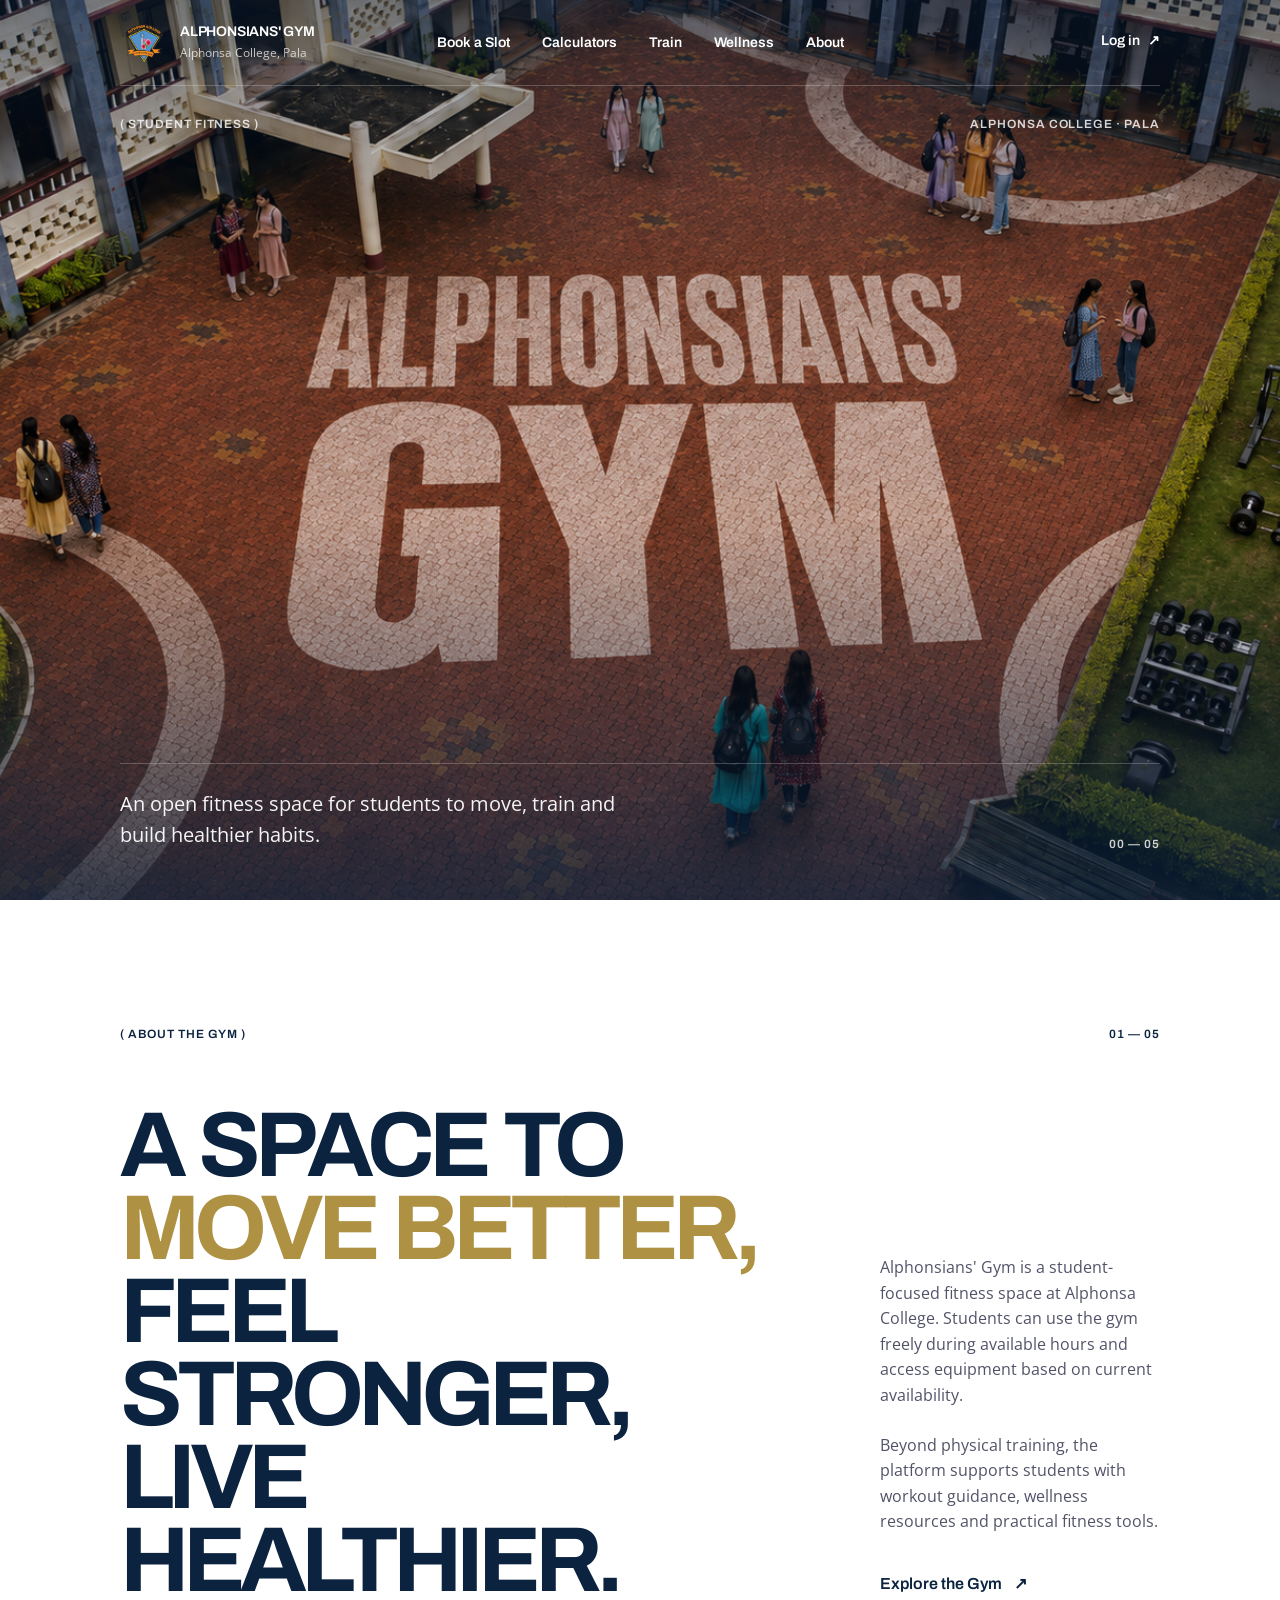
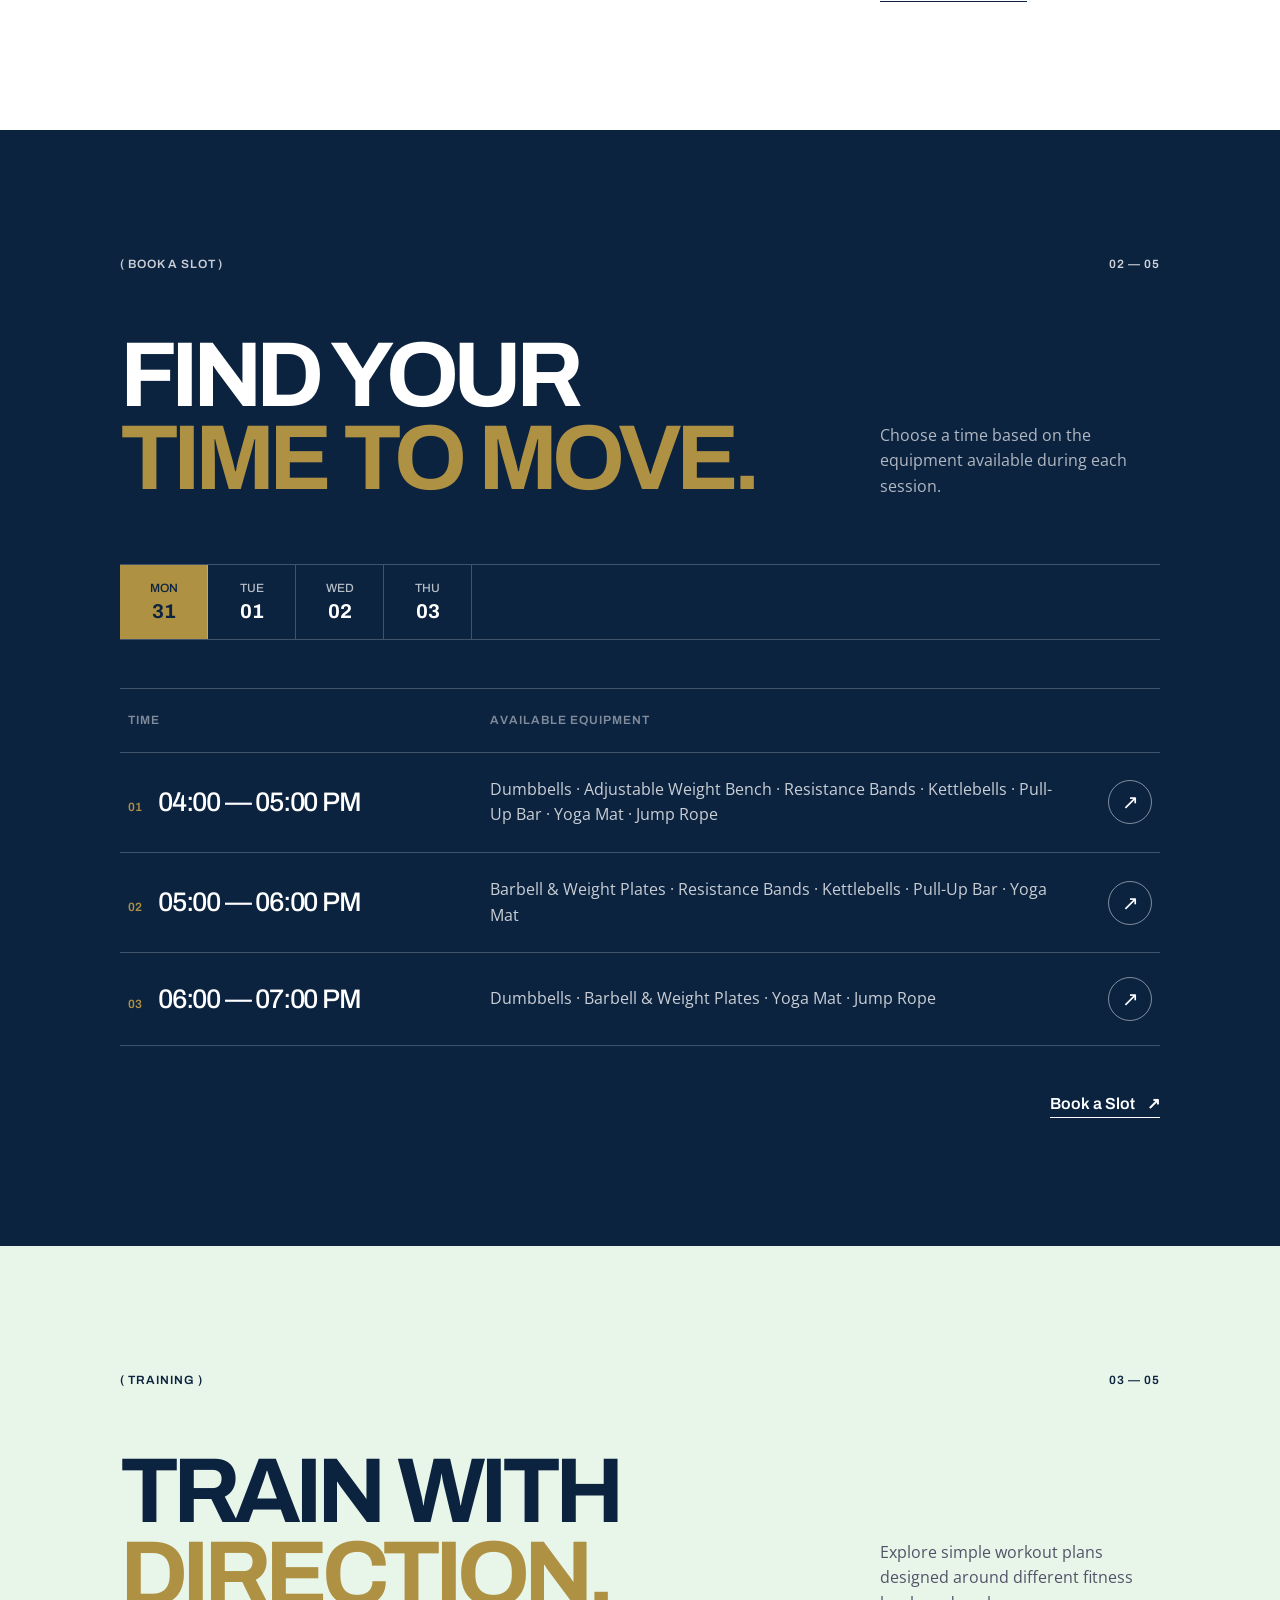
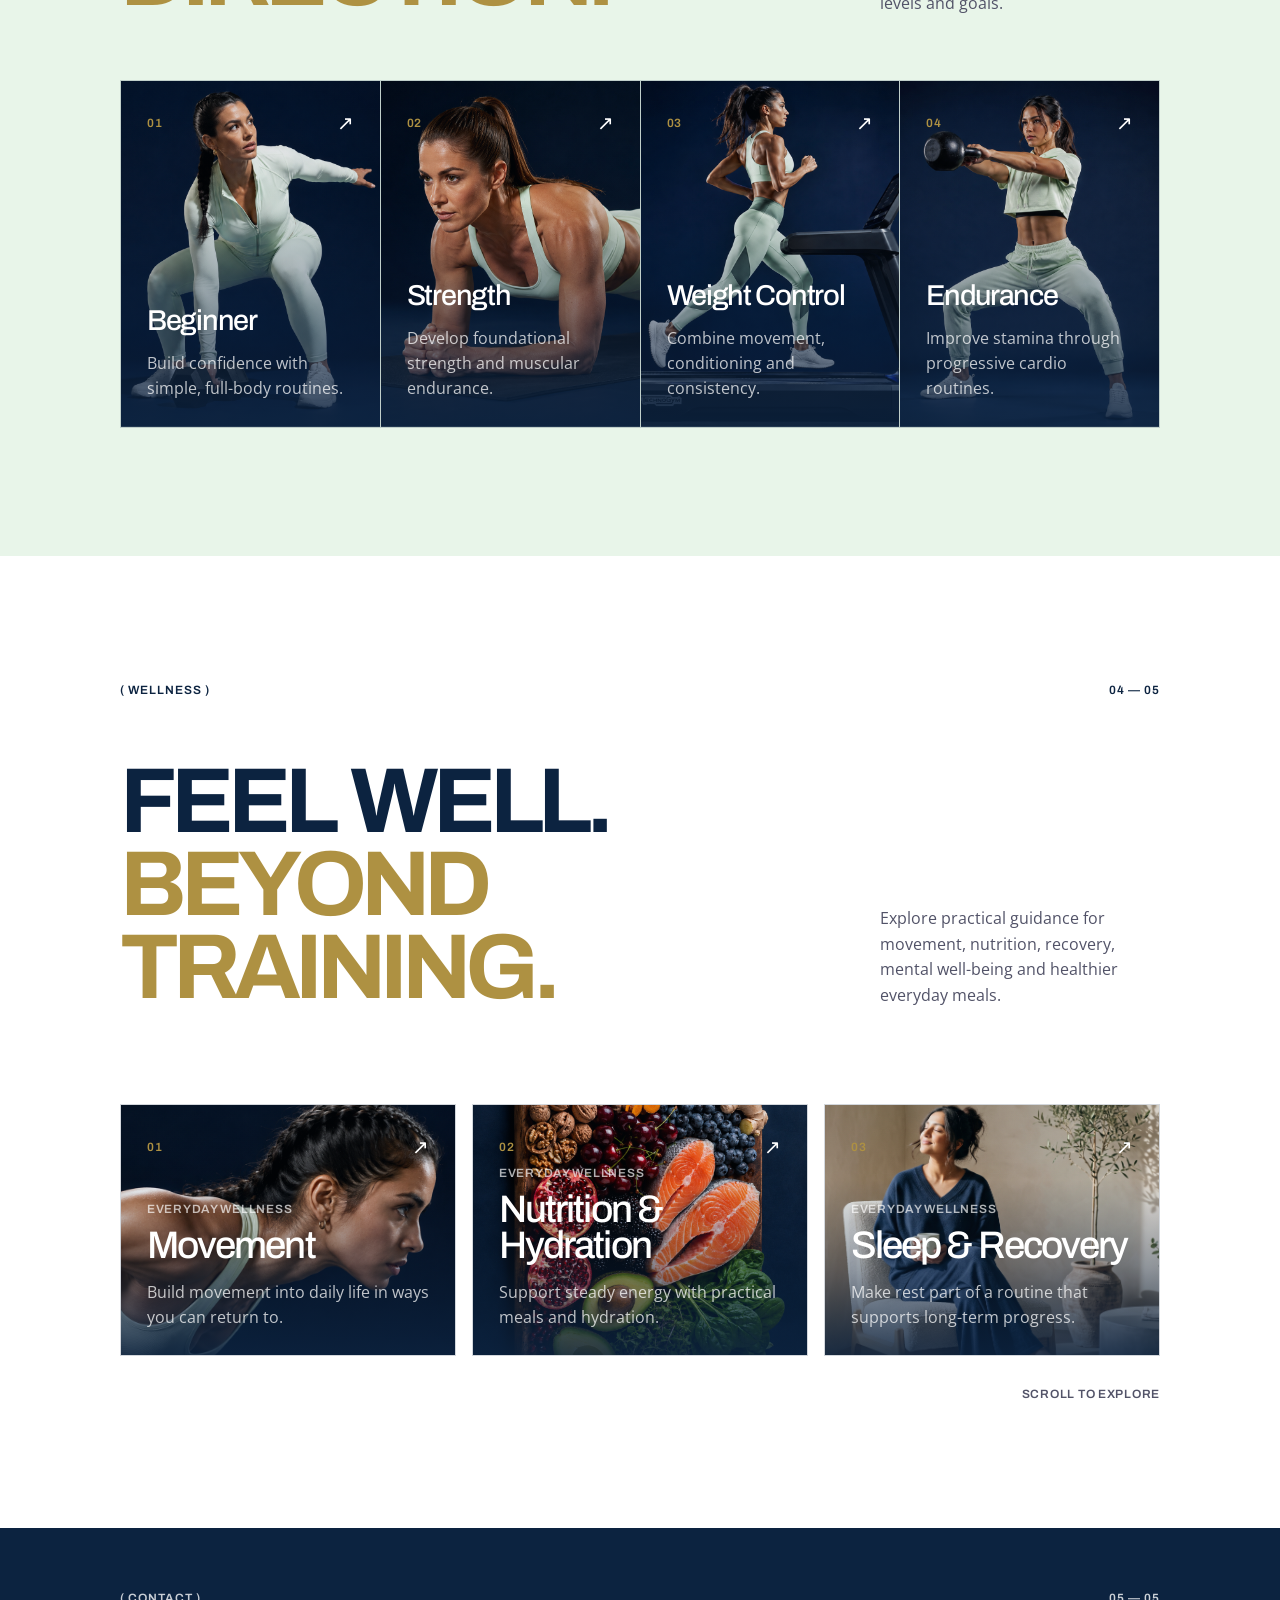
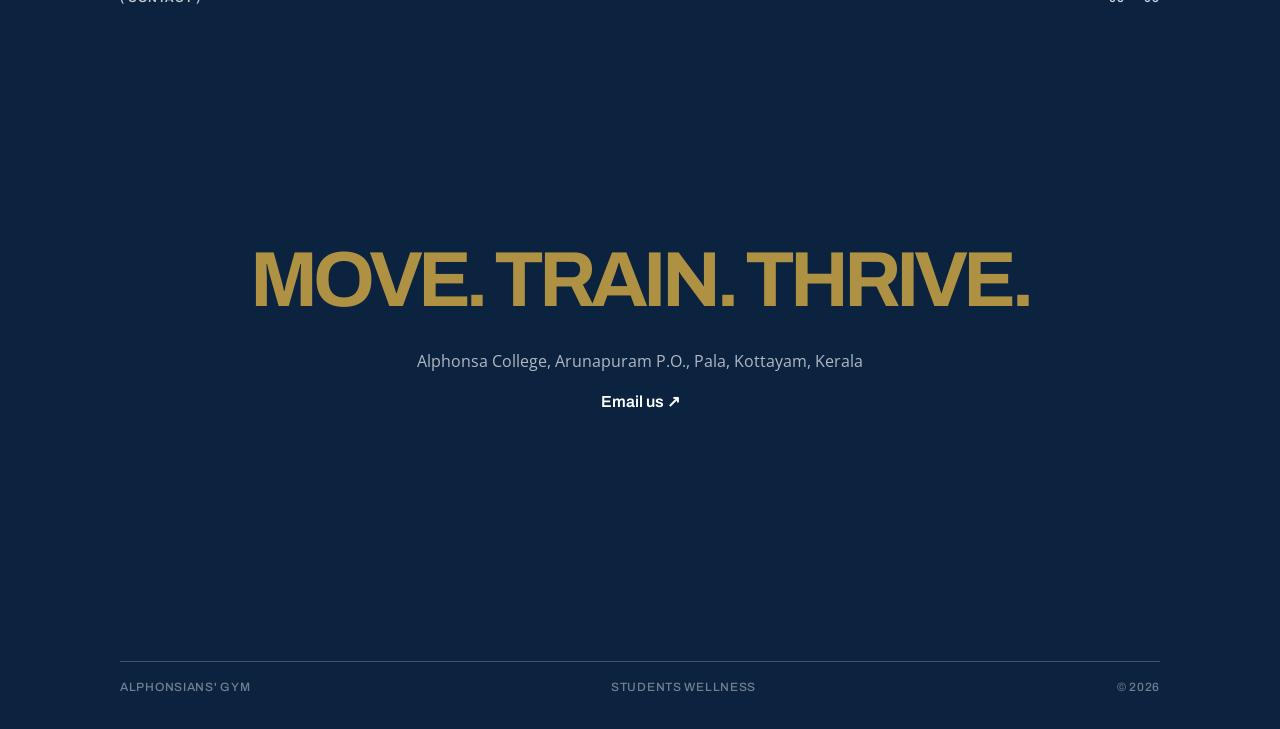
==== index.html @ 2a3e3c5b "Initial commit - Alphonsians Gym website" ====
<!DOCTYPE html>
<html lang="en">

<head>

    <meta charset="UTF-8">

    <meta
        name="viewport"
        content="width=device-width, initial-scale=1.0"
    >

    <meta
        name="description"
        content="Alphonsians' Gym — student fitness and wellness at Alphonsa College, Pala."
    >

    <title>Alphonsians' Gym</title>


    <!-- ======================================================
         FONTS
    ======================================================= -->

    <link rel="preconnect" href="https://fonts.googleapis.com">

    <link
        rel="preconnect"
        href="https://fonts.gstatic.com"
        crossorigin
    >

    <link
        href="https://fonts.googleapis.com/css2?family=Archivo:wght@400;500;600;700;800&family=Open+Sans:wght@300;400;500;600;700&display=swap"
        rel="stylesheet"
    >


    <!-- ======================================================
         STYLES
    ======================================================= -->

    <link
        rel="stylesheet"
        href="style.css"
    >

    <script
        src="./components/gym-navbar.js"
        defer>
    </script>

    <script
    src="./components/gym-footer.js"
    defer
></script>

</head>


<body>

    <gym-navbar
        transparent
        transparent-until="#home">
    </gym-navbar>

    <main>


        <!-- ==================================================
             00 — HERO
        =================================================== -->

        <section
            class="hero"
            id="home"
        >


            <!-- Background -->

            <div
                class="hero-media"
                aria-hidden="true"
            >

                <div class="hero-image"></div>

                <div class="hero-shade"></div>

            </div>


            <!-- Initial Cinematic Reveal -->

            <div
                class="hero-curtain"
                aria-hidden="true"
            ></div>



            <!-- Hero Metadata -->

            <div class="hero-meta hero-reveal">

                <span class="section-count section-count--light">
                    ( Student Fitness )
                </span>

                <span>
                    Alphonsa College · Pala
                </span>

            </div>



            <!-- Hero Footer -->

            <div class="hero-footer">

                <div class="hero-description hero-reveal">

                    <p>
                        An open fitness space for students
                        to move, train and build healthier
                        habits.
                    </p>

                </div>


                <span class="section-count section-count--light">
                    00 — 05
                </span>

            </div>

        </section>



        <!-- ==================================================
             01 — ABOUT
        =================================================== -->

        <section
            class="section intro-section"
            id="about"
        >

            <div class="container">


                <!-- Section Meta -->

                <div class="section-label">

                    <span>
                        ( About the Gym )
                    </span>

                    <span class="section-count section-count--dark">
                        01 — 05
                    </span>

                </div>



                <!-- Content -->

                <div class="intro-layout">

                    <h2 class="display-heading">

                        A SPACE TO

                        <span>
                            MOVE BETTER,
                        </span>

                        FEEL STRONGER,
                        LIVE HEALTHIER.

                    </h2>


                    <div class="intro-copy">

                        <p>
                            Alphonsians' Gym is a
                            student-focused fitness space
                            at Alphonsa College. Students
                            can use the gym freely during
                            available hours and access
                            equipment based on current
                            availability.
                        </p>


                        <p>
                            Beyond physical training, the
                            platform supports students with
                            workout guidance, wellness
                            resources and practical fitness
                            tools.
                        </p>


                        <a
                            href="gym.html"
                            class="text-link"
                        >
                            Explore the Gym

                            <span aria-hidden="true">
                                ↗
                            </span>
                        </a>

                    </div>

                </div>

            </div>

        </section>



        <!-- ==================================================
             02 — BOOK A SLOT
        =================================================== -->

        <section
            class="availability-section"
            id="booking"
        >

            <div class="container">


                <!-- Section Heading -->

                <div class="availability-heading">

                    <div class="section-label light-label">

                        <span>
                            ( Book a Slot )
                        </span>

                        <span class="section-count section-count--light">
                            02 — 05
                        </span>

                    </div>



                    <div class="availability-title-row">

                        <h2>

                            FIND YOUR

                            <span>
                                TIME TO MOVE.
                            </span>

                        </h2>


                        <p>
                            Choose a time based on the
                            equipment available during
                            each session.
                        </p>

                    </div>

                </div>



                <!-- ==================================================
                     DATE SELECTOR
                =================================================== -->

                <div
                    class="date-selector"
                    aria-label="Select a date"
                >


                    <button
                        class="date-option active"
                        type="button"
                        data-date="2026-08-31"
                        aria-pressed="true"
                    >

                        <span>
                            Mon
                        </span>

                        <strong>
                            31
                        </strong>

                    </button>



                    <button
                        class="date-option"
                        type="button"
                        data-date="2026-09-01"
                        aria-pressed="false"
                    >

                        <span>
                            Tue
                        </span>

                        <strong>
                            01
                        </strong>

                    </button>



                    <button
                        class="date-option"
                        type="button"
                        data-date="2026-09-02"
                        aria-pressed="false"
                    >

                        <span>
                            Wed
                        </span>

                        <strong>
                            02
                        </strong>

                    </button>



                    <button
                        class="date-option"
                        type="button"
                        data-date="2026-09-03"
                        aria-pressed="false"
                    >

                        <span>
                            Thu
                        </span>

                        <strong>
                            03
                        </strong>

                    </button>

                </div>



                <!-- ==================================================
                     SLOT LIST
                =================================================== -->

                <div class="slot-list">


                    <!-- Column Labels -->

                    <div
                        class="slot-columns"
                        aria-hidden="true"
                    >

                        <span>
                            Time
                        </span>

                        <span>
                            Available Equipment
                        </span>

                        <span></span>

                    </div>



                    <!-- ==================================================
                         SLOT 01
                    =================================================== -->

                    <article class="slot-row">

                        <div class="slot-time">

                            <span class="slot-number">
                                01
                            </span>

                            <h3>
                                04:00 — 05:00 PM
                            </h3>

                        </div>



                        <div class="slot-equipment">

                            <span class="slot-mobile-label">
                                Available Equipment
                            </span>

                            <p>
                                Dumbbells · Adjustable Weight Bench ·
                                Resistance Bands · Kettlebells ·
                                Pull-Up Bar · Yoga Mat · Jump Rope
                            </p>

                        </div>



                        <a
                            href="booking.html?date=2026-08-31&time=16:00"
                            class="slot-arrow-link"
                            aria-label="Book the 4 PM to 5 PM time slot"
                        >
                            ↗
                        </a>

                    </article>



                    <!-- ==================================================
                         SLOT 02
                    =================================================== -->

                    <article class="slot-row">

                        <div class="slot-time">

                            <span class="slot-number">
                                02
                            </span>

                            <h3>
                                05:00 — 06:00 PM
                            </h3>

                        </div>



                        <div class="slot-equipment">

                            <span class="slot-mobile-label">
                                Available Equipment
                            </span>

                            <p>
                                Barbell & Weight Plates ·
                                Resistance Bands · Kettlebells ·
                                Pull-Up Bar · Yoga Mat
                            </p>

                        </div>



                        <a
                            href="booking.html?date=2026-08-31&time=17:00"
                            class="slot-arrow-link"
                            aria-label="Book the 5 PM to 6 PM time slot"
                        >
                            ↗
                        </a>

                    </article>



                    <!-- ==================================================
                         SLOT 03
                    =================================================== -->

                    <article class="slot-row">

                        <div class="slot-time">

                            <span class="slot-number">
                                03
                            </span>

                            <h3>
                                06:00 — 07:00 PM
                            </h3>

                        </div>



                        <div class="slot-equipment">

                            <span class="slot-mobile-label">
                                Available Equipment
                            </span>

                            <p>
                                Dumbbells · Barbell & Weight Plates ·
                                Yoga Mat · Jump Rope
                            </p>

                        </div>



                        <a
                            href="booking.html?date=2026-08-31&time=18:00"
                            class="slot-arrow-link"
                            aria-label="Book the 6 PM to 7 PM time slot"
                        >
                            ↗
                        </a>

                    </article>

                </div>



                <!-- General Booking CTA -->

                <div class="availability-footer">

                    <a
                        href="booking.html"
                        class="book-slot-link"
                    >
                        Book a Slot

                        <span aria-hidden="true">
                            ↗
                        </span>
                    </a>

                </div>

            </div>

        </section>



        <!-- ==================================================
             03 — TRAIN
        =================================================== -->

        <section
            class="section train-section"
            id="train"
        >

            <div class="container">


                <!-- Section Meta -->

                <div class="section-label">

                    <span>
                        ( Training )
                    </span>

                    <span class="section-count section-count--dark">
                        03 — 05
                    </span>

                </div>



                <!-- Section Intro -->

                <div class="train-intro">

                    <h2 class="display-heading">

                        TRAIN WITH

                        <span>
                            DIRECTION.
                        </span>

                    </h2>


                    <p>
                        Explore simple workout plans
                        designed around different fitness
                        levels and goals.
                    </p>

                </div>



                <!-- Training Cards -->

                <div class="train-grid">

                    <div class="training-list">


                        <!-- 01 — BEGINNER -->

                        <a
                            href="beginner-workout.html"
                            class="training-item"
                        >

                            <div class="training-image">

                                <img
                                    src="./img/beginner-workout.png"
                                    alt=""
                                >

                            </div>


                            <div class="training-overlay"></div>


                            <div class="training-top">

                                <span class="training-number">
                                    01
                                </span>

                                <span
                                    class="arrow"
                                    aria-hidden="true"
                                >
                                    ↗
                                </span>

                            </div>


                            <div class="training-copy">

                                <h3>
                                    Beginner
                                </h3>

                                <p>
                                    Build confidence with
                                    simple, full-body routines.
                                </p>

                            </div>

                        </a>



                        <!-- 02 — STRENGTH -->

                        <a
                            href="strength-workout.html"
                            class="training-item"
                        >

                            <div class="training-image">

                                <img
                                    src="./img/strength-workout.png"
                                    alt=""
                                >

                            </div>


                            <div class="training-overlay"></div>


                            <div class="training-top">

                                <span class="training-number">
                                    02
                                </span>

                                <span
                                    class="arrow"
                                    aria-hidden="true"
                                >
                                    ↗
                                </span>

                            </div>


                            <div class="training-copy">

                                <h3>
                                    Strength
                                </h3>

                                <p>
                                    Develop foundational
                                    strength and muscular
                                    endurance.
                                </p>

                            </div>

                        </a>



                        <!-- 03 — WEIGHT CONTROL -->

                        <a
                            href="weight-control.html"
                            class="training-item"
                        >

                            <div class="training-image">

                                <img
                                    src="./img/weight-control.png"
                                    alt=""
                                >

                            </div>


                            <div class="training-overlay"></div>


                            <div class="training-top">

                                <span class="training-number">
                                    03
                                </span>

                                <span
                                    class="arrow"
                                    aria-hidden="true"
                                >
                                    ↗
                                </span>

                            </div>


                            <div class="training-copy">

                                <h3>
                                    Weight Control
                                </h3>

                                <p>
                                    Combine movement,
                                    conditioning and
                                    consistency.
                                </p>

                            </div>

                        </a>



                        <!-- 04 — ENDURANCE -->

                        <a
                            href="endurance-workout.html"
                            class="training-item"
                        >

                            <div class="training-image">

                                <img
                                    src="./img/endurance-workout.png"
                                    alt=""
                                >

                            </div>


                            <div class="training-overlay"></div>


                            <div class="training-top">

                                <span class="training-number">
                                    04
                                </span>

                                <span
                                    class="arrow"
                                    aria-hidden="true"
                                >
                                    ↗
                                </span>

                            </div>


                            <div class="training-copy">

                                <h3>
                                    Endurance
                                </h3>

                                <p>
                                    Improve stamina through
                                    progressive cardio
                                    routines.
                                </p>

                            </div>

                        </a>

                    </div>

                </div>

            </div>

        </section>



        <!-- ==================================================
     04 — WELLNESS
=================================================== -->

<section
    class="section wellness-section"
    id="wellness"
>

    <div class="container">


        <!-- Section Meta -->

        <div class="section-label">

            <span>
                ( Wellness )
            </span>

            <span class="section-count section-count--dark">
                04 — 05
            </span>

        </div>


        <!-- Section Intro -->

        <div class="home-wellness-intro">

            <h2 class="display-heading">

                FEEL WELL.

                <span>
                    BEYOND TRAINING.
                </span>

            </h2>


            <p>
                Explore practical guidance for movement,
                nutrition, recovery, mental well-being
                and healthier everyday meals.
            </p>

        </div>


        <!-- Wellness Collection -->

        <div
            class="home-wellness-scroller"
            aria-label="Explore wellness resources"
        >


            <!-- 01 — MOVEMENT -->

            <a
                href="wellness.html#wellness-overview"
                class="home-wellness-card"
            >

                <div class="home-wellness-image">

                    <img
                        src="./img/wellness-fitness.png"
                        alt=""
                    >

                </div>


                <div
                    class="home-wellness-overlay"
                    aria-hidden="true"
                ></div>


                <div class="home-wellness-card-top">

                    <span class="home-wellness-number">
                        01
                    </span>

                    <span
                        class="home-wellness-arrow"
                        aria-hidden="true"
                    >
                        ↗
                    </span>

                </div>


                <div class="home-wellness-card-copy">

                    <span class="home-wellness-card-meta">
                        Everyday Wellness
                    </span>

                    <h3>
                        Movement
                    </h3>

                    <p>
                        Build movement into daily life
                        in ways you can return to.
                    </p>

                </div>

            </a>



            <!-- 02 — NUTRITION + HYDRATION -->

            <a
                href="wellness.html#wellness-overview"
                class="home-wellness-card"
            >

                <div class="home-wellness-image">

                    <img
                        src="./img/wellness-nutrition.png"
                        alt=""
                    >

                </div>


                <div
                    class="home-wellness-overlay"
                    aria-hidden="true"
                ></div>


                <div class="home-wellness-card-top">

                    <span class="home-wellness-number">
                        02
                    </span>

                    <span
                        class="home-wellness-arrow"
                        aria-hidden="true"
                    >
                        ↗
                    </span>

                </div>


                <div class="home-wellness-card-copy">

                    <span class="home-wellness-card-meta">
                        Everyday Wellness
                    </span>

                    <h3>
                        Nutrition &amp; Hydration
                    </h3>

                    <p>
                        Support steady energy with
                        practical meals and hydration.
                    </p>

                </div>

            </a>



            <!-- 03 — SLEEP + RECOVERY -->

            <a
                href="wellness.html#wellness-overview"
                class="home-wellness-card"
            >

                <div class="home-wellness-image">

                    <img
                        src="./img/wellness-recovery.png"
                        alt=""
                    >

                </div>


                <div
                    class="home-wellness-overlay"
                    aria-hidden="true"
                ></div>


                <div class="home-wellness-card-top">

                    <span class="home-wellness-number">
                        03
                    </span>

                    <span
                        class="home-wellness-arrow"
                        aria-hidden="true"
                    >
                        ↗
                    </span>

                </div>


                <div class="home-wellness-card-copy">

                    <span class="home-wellness-card-meta">
                        Everyday Wellness
                    </span>

                    <h3>
                        Sleep &amp; Recovery
                    </h3>

                    <p>
                        Make rest part of a routine
                        that supports long-term progress.
                    </p>

                </div>

            </a>



            <!-- 04 — MENTAL WELL-BEING -->

            <a
                href="wellness.html#wellness-overview"
                class="home-wellness-card"
            >

                <div class="home-wellness-image">

                    <img
                        src="./img/wellness-mental-wellbeing.png"
                        alt=""
                    >

                </div>


                <div
                    class="home-wellness-overlay"
                    aria-hidden="true"
                ></div>


                <div class="home-wellness-card-top">

                    <span class="home-wellness-number">
                        04
                    </span>

                    <span
                        class="home-wellness-arrow"
                        aria-hidden="true"
                    >
                        ↗
                    </span>

                </div>


                <div class="home-wellness-card-copy">

                    <span class="home-wellness-card-meta">
                        Everyday Wellness
                    </span>

                    <h3>
                        Mental Well-being
                    </h3>

                    <p>
                        Create space to reset and know
                        when reaching out can help.
                    </p>

                </div>

            </a>



            <!-- 05 — HEALTHY RECIPES -->

            <a
                href="wellness.html#healthy-recipes"
                class="home-wellness-card"
            >

                <div class="home-wellness-image">

                    <img
                        src="./img/wellness-recipes.png"
                        alt=""
                    >

                </div>


                <div
                    class="home-wellness-overlay"
                    aria-hidden="true"
                ></div>


                <div class="home-wellness-card-top">

                    <span class="home-wellness-number">
                        05
                    </span>

                    <span
                        class="home-wellness-arrow"
                        aria-hidden="true"
                    >
                        ↗
                    </span>

                </div>


                <div class="home-wellness-card-copy">

                    <span class="home-wellness-card-meta">
                        Student-friendly Meals
                    </span>

                    <h3>
                        Healthy Recipes
                    </h3>

                    <p>
                        Explore familiar, practical meals
                        made for everyday student life.
                    </p>

                </div>

            </a>

        </div>


        <!-- Section Footer -->

        <div class="home-wellness-footer">

            <p>
                Scroll to explore
            </p>

        </div>

    </div>

</section>

    </main>



    <!-- ======================================================
         05 — FOOTER
    ======================================================= -->

    <gym-footer
    label="Contact"
    count="05 — 05"></gym-footer>


    <!-- ======================================================
         SCRIPT
    ======================================================= -->

    <script src="script.js"></script>

</body>

</html>
---- style.css ----
/* ============================================================
   ALPHONSIANS' GYM
   HOME PAGE — STYLE.CSS
============================================================ */


/* ============================================================
   01. DESIGN TOKENS
============================================================ */

:root {

    /* --------------------------------------------------------
       BRAND
    --------------------------------------------------------- */

    --navy: #0C2340;
    --green: #0F4229;
    --gold: #AE9142;

    --light: #E8F5E9;
    --white: #FFFFFF;

    --text: #292929;
    --grey: #525368;


    /* --------------------------------------------------------
       COLOR OPACITY
    --------------------------------------------------------- */

    --white-95: rgba(255, 255, 255, 0.95);
    --white-82: rgba(255, 255, 255, 0.82);
    --white-80: rgba(255, 255, 255, 0.80);
    --white-78: rgba(255, 255, 255, 0.78);
    --white-74: rgba(255, 255, 255, 0.74);
    --white-68: rgba(255, 255, 255, 0.68);
    --white-48: rgba(255, 255, 255, 0.48);
    --white-42: rgba(255, 255, 255, 0.42);

    --navy-94: rgba(12, 35, 64, 0.94);
    --navy-88: rgba(12, 35, 64, 0.88);
    --navy-72: rgba(12, 35, 64, 0.72);
    --navy-50: rgba(12, 35, 64, 0.50);
    --navy-48: rgba(12, 35, 64, 0.48);
    --navy-45: rgba(12, 35, 64, 0.45);
    --navy-42: rgba(12, 35, 64, 0.42);
    --navy-20: rgba(12, 35, 64, 0.20);
    --navy-18: rgba(12, 35, 64, 0.18);
    --navy-17: rgba(12, 35, 64, 0.17);
    --navy-14: rgba(12, 35, 64, 0.14);
    --navy-13: rgba(12, 35, 64, 0.13);
    --navy-12: rgba(12, 35, 64, 0.12);
    --navy-10: rgba(12, 35, 64, 0.10);
    --navy-08: rgba(12, 35, 64, 0.08);
    --navy-02: rgba(12, 35, 64, 0.02);


    /* --------------------------------------------------------
       TYPOGRAPHY
    --------------------------------------------------------- */

    --font-display: "Archivo", sans-serif;
    --font-body: "Open Sans", sans-serif;

    --text-xs: 12px;
    --text-s: 16px;
    --text-m: 20px;
    --text-l: 24px;

    --weight-regular: 400;
    --weight-medium: 500;
    --weight-semibold: 600;
    --weight-bold: 700;

    --line-body: 1.6;
    --line-copy: 1.55;
    --line-meta: 1;

    --tracking-meta: 0.08em;
    --tracking-small: 0.06em;

    --display-size:
        clamp(
            3.8rem,
            7.2vw,
            8rem
        );

    --display-line: 0.9;
    --display-tracking: -0.065em;
    --display-word-spacing: 5px;

    --card-title-size:
        clamp(
            1.8rem,
            2.25vw,
            2.7rem
        );

    --wellness-title-size:
        clamp(
            2rem,
            3vw,
            3.4rem
        );

    --footer-title-size:
        clamp(
            2.8rem,
            6.1vw,
            7rem
        );


    /* --------------------------------------------------------
       LAYOUT
    --------------------------------------------------------- */

    --content-max: 1440px;
    --page-padding: 120px;

    --section-space:
        clamp(
            24px,
            5vw,
            92px
        );

    /*
        Outer vertical spacing between major sections.
        This is intentionally 2× the internal section spacing.
    */
    --section-padding:
        clamp(
            48px,
            10vw,
            184px
        );

    /*
        Available for full-bleed layouts where a centered
        content edge is intentionally needed.
    */

    --content-edge:
        max(
            var(--page-padding),
            calc(
                (100vw - var(--content-max)) / 2
                + var(--page-padding)
            )
        );

    --header-height: 86px;

    --layout-gap:
        clamp(
            48px,
            7vw,
            120px
        );

    --section-label-space:
        var(--section-space);


    /* --------------------------------------------------------
       SPACING SCALE
    --------------------------------------------------------- */

    --space-2xs: 4px;
    --space-xs: 8px;
    --space-s: 12px;
    --space-m: 16px;
    --space-l: 24px;
    --space-xl: 32px;
    --space-2xl: 48px;
    --space-3xl: 64px;
    --space-4xl: 88px;


    /* --------------------------------------------------------
       COMPONENT SIZES
    --------------------------------------------------------- */

    --control-size: 44px;
    --brand-logo-size: 42px;
    --card-padding: 26px;
    --footer-min-height: 89svh;

    --hero-copy-max: 540px;
    --intro-copy-max: 520px;
    --responsive-copy-max: 620px;
    --availability-copy-max: 440px;
    --training-copy-max: 460px;
    --wellness-copy-max: 430px;
    --slot-equipment-max: 720px;
    --footer-copy-max: 680px;

    --slot-row-min-height: var(--slot-row-min-height);
    --training-card-min-height: var(--training-card-min-height);
    --training-card-tablet-min-height: var(--training-card-tablet-min-height);

    --image-base-scale: 1.001;
    --image-hover-scale: 1.055;

    --header-scrolled-bg: rgba(255, 255, 255, 0.94);


    /* --------------------------------------------------------
       BORDERS
    --------------------------------------------------------- */

    --border-dark: var(--navy-18);
    --border-light: rgba(255, 255, 255, 0.22);

    --border-width: 1px;


    /* --------------------------------------------------------
       MOTION
    --------------------------------------------------------- */

    --ease:
        cubic-bezier(
            0.16,
            1,
            0.3,
            1
        );

    --transition:
        260ms
        var(--ease);

    --image-transition:
        700ms
        var(--ease);

    --overlay-transition:
        450ms
        var(--ease);

}


/* ============================================================
   02. RESET + BASE
============================================================ */

*,
*::before,
*::after {
    box-sizing: border-box;
}


html {
    scroll-behavior: smooth;
}


body {
    margin: 0;

    background: var(--white);
    color: var(--navy);

    font-family: var(--font-body);
    font-size: var(--text-s);
    font-weight: var(--weight-regular);
    line-height: var(--line-body);

    overflow-x: hidden;
}


body.menu-open {
    overflow: hidden;
}


main,
section,
footer,
header {
    min-width: 0;
}


section[id] {
    scroll-margin-top: var(--header-height);
}


a {
    color: inherit;
    text-decoration: none;
}


button,
input,
textarea,
select {
    font: inherit;
}


button {
    color: inherit;
}


img {
    display: block;

    max-width: 100%;
}


::selection {
    background: var(--gold);
    color: var(--navy);
}


/* ============================================================
   03. GLOBAL LAYOUT
============================================================ */

.container {
    width: 100%;

    margin-inline: auto;

    padding-inline: var(--page-padding);

    box-sizing: border-box;
}


.section {
    padding-block: var(--section-padding);
}


/* ============================================================
   04. SHARED TYPOGRAPHY + UI
============================================================ */

.section-count {
    font-family: var(--font-display);
    font-size: var(--text-xs);
    font-weight: var(--weight-semibold);

    line-height: var(--line-meta);
    letter-spacing: var(--tracking-meta);

    text-transform: uppercase;
}


.section-count--light {
    color: var(--white-80);
}


.section-count--dark {
    color: var(--navy);
}


.section-label {
    display: flex;
    align-items: center;
    justify-content: space-between;

    gap: var(--space-xl);

    margin-bottom: var(--section-label-space);

    font-family: var(--font-display);
    font-size: var(--text-xs);
    font-weight: var(--weight-semibold);

    line-height: var(--line-meta);
    letter-spacing: var(--tracking-meta);

    text-transform: uppercase;
}


.light-label {
    color: var(--white-78);
}


.display-heading {
    margin: 0;

    font-family: var(--font-display);

    font-size:
        var(--display-size);

    font-weight:
        var(--weight-bold);

    line-height:
        var(--display-line);

    letter-spacing:
        var(--display-tracking);

    word-spacing:
        var(--display-word-spacing);

    text-transform:
        uppercase;
}


.display-heading span {
    display: block;

    color: var(--gold);
}


.text-link {
    display: inline-flex;
    align-items: center;

    gap: var(--space-s);

    padding-bottom: var(--space-2xs);

    border-bottom:
        var(--border-width)
        solid
        currentColor;

    font-family: var(--font-display);
    font-size: var(--text-s);
    font-weight: var(--weight-semibold);

    transition:
        gap
        var(--transition);
}


.text-link:hover {
    gap: var(--space-l);
}


.text-link-light {
    color: var(--white);
}


a:focus-visible,
button:focus-visible {
    outline:
        2px
        solid
        var(--gold);

    outline-offset: var(--space-2xs);
}


/* ============================================================
   05. HEADER
============================================================ */

.site-header {
    position: fixed;
    z-index: 100;

    top: 0;
    left: 0;

    width: 100%;

    color: var(--white);

    background:
        linear-gradient(
            to bottom,
            var(--navy-45),
            transparent
        );

    transition:
        background
        var(--transition),
        color
        var(--transition),
        backdrop-filter
        var(--transition);
}


.site-header::after {


    content: "";

    position: absolute;

    left: var(--page-padding);
    right: var(--page-padding);
    bottom: 0;

    height: var(--border-width);

    background: var(--border-light);

    transition:
        background
        var(--transition);
}


.site-header-inner {

    width: 100%;

    height: 98px;

    display: grid;

    grid-template-columns:
        minmax(0, 1fr)
        auto
        minmax(0, 1fr);

    align-items: center;

    gap: 36px;

    padding-left: 120px;
    padding-right: 120px;
    padding-top: 0;
    padding-bottom: 0;

}


.site-header.scrolled {
    color: var(--navy);

    background: var(--header-scrolled-bg);

    backdrop-filter: blur(var(--space-m));
    -webkit-backdrop-filter: blur(var(--space-m));
}


.site-header.scrolled::after {
    background: var(--border-dark);
}


/* BRAND */

.brand {
    min-width: 0;

    display: inline-flex;
    align-items: center;

    gap: var(--space-s);

    justify-self: start;
}


.brand-logo {
    width: var(--brand-logo-size);
    height: var(--brand-logo-size);

    flex-shrink: 0;

    object-fit: contain;
}


.brand-copy {
    min-width: 0;

    display: flex;
    flex-direction: column;

    line-height: 1.15;
    gap: 4px;
}


.brand-copy strong {
    font-family: var(--font-display);
    font-size: 14px;
    font-weight:  var(--weight-semibold);
    letter-spacing: -0.015em;
    text-transform: uppercase;
}

.brand-copy small {
    margin-top: 3px;
    font-size: 10px;
    line-height: 1.2;
}


/* DESKTOP NAV */

.desktop-nav {
    display: flex;
    align-items: center;
    justify-content: center;

    gap: 32px;

    justify-self: center;

    font-family: var(--font-display);
    font-size: 14px;
    font-weight: var(--weight-semibold);
}


.desktop-nav > a {
    position: relative;

    white-space: nowrap;
}


.desktop-nav > a::after {
    content: "";

    position: absolute;

    left: 0;
    bottom: calc(var(--space-xs) * -1);

    width: 0;
    height: var(--border-width);

    background: currentColor;

    transition:
        width
        var(--transition);
}


.desktop-nav > a:hover::after {
    width: 100%;
}


/* HEADER ACTIONS */

.header-actions {
    display: flex;
    align-items: center;
    justify-content: flex-end;

    gap: var(--space-m);

    justify-self: end;
}


.login-link {
    position: relative;

    display: inline-flex;
    align-items: center;

    gap: var(--space-xs);

    padding-bottom: var(--space-2xs);

    font-family: var(--font-display);
    font-size: 14px;
    font-weight: var(--weight-semibold);
}


.login-link::after {
    content: "";

    position: absolute;

    left: 0;
    bottom: 0;

    width: 0;
    height: var(--border-width);

    background: currentColor;

    transition:
        width
        var(--transition);
}


.login-link:hover::after {
    width: 100%;
}


/* MOBILE MENU BUTTON */

.menu-button {
    position: relative;

    width: var(--control-size);
    height: var(--control-size);

    display: none;

    flex-shrink: 0;

    padding: 0;

    border: 0;

    background: transparent;
    color: inherit;

    cursor: pointer;
}


.menu-button span {
    position: absolute;

    left: 50%;

    width: var(--space-l);
    height: var(--border-width);

    background: currentColor;

    transform-origin: center;

    transition:
        transform
        var(--transition),
        top
        var(--transition);
}


.menu-button span:first-child {
    top: calc(50% - var(--space-2xs));

    transform:
        translateX(-50%);
}


.menu-button span:last-child {
    top: calc(50% + var(--space-2xs));

    transform:
        translateX(-50%);
}


.menu-button.active span:first-child,
.menu-button.active span:last-child {
    top: 50%;
}


.menu-button.active span:first-child {
    transform:
        translateX(-50%)
        rotate(45deg);
}


.menu-button.active span:last-child {
    transform:
        translateX(-50%)
        rotate(-45deg);
}


/* ============================================================
   06. MOBILE MENU
============================================================ */

.mobile-menu {
    position: fixed;

    z-index: 95;

    inset: 0;

    visibility: hidden;
    opacity: 0;

    padding:
        calc(
            var(--header-height)
            + var(--space-xl)
        )
        var(--page-padding)
        var(--space-2xl);

    background: var(--navy);
    color: var(--white);

    transition:
        opacity
        var(--transition),
        visibility
        var(--transition);
}


.mobile-menu.open {
    visibility: visible;
    opacity: 1;
}


.mobile-menu-inner {
    width: 100%;
    height: 100%;

    display: flex;
    flex-direction: column;
}


.eyebrow {
    margin: 0;

    font-family: var(--font-display);
    font-size: var(--text-xs);
    font-weight: var(--weight-semibold);

    letter-spacing: var(--tracking-meta);

    text-transform: uppercase;
}


.mobile-menu nav {
    display: flex;
    flex-direction: column;

    margin-top: var(--space-2xl);
}


.mobile-menu nav a {
    min-height: var(--space-3xl);

    display: flex;
    align-items: baseline;

    gap: var(--space-l);

    padding-block: var(--space-m);

    border-bottom:
        var(--border-width)
        solid
        var(--border-light);

    font-family: var(--font-display);

    font-size:
        clamp(
            2.3rem,
            8vw,
            4rem
        );

    font-weight: var(--weight-semibold);
    line-height: 1;
}


.mobile-menu nav a span {
    min-width: var(--space-l);

    color: var(--gold);

    font-size: var(--text-xs);
}


/* ============================================================
   07. HERO
============================================================ */

.hero {
    position: relative;

    min-height: 100svh;

    display: flex;
    flex-direction: column;
    justify-content: space-between;

    overflow: hidden;

    padding-top: 85px;
    padding-bottom: 50px;
    padding-left: 120px;
    padding-right: 120px;

    background: var(--navy);
    color: var(--white);

    isolation: isolate;
}


/* HERO MEDIA */

.hero-media {
    position: absolute;

    z-index: -3;

    inset: 0;

    overflow: hidden;
}


.hero-image {
    position: absolute;

    inset:
        -5%
        0;

    background-image:
        url("./img/Website Hero.png");

    background-position: center;
    background-repeat: no-repeat;
    background-size: cover;

    transform:
        translate3d(
            0,
            var(--hero-image-y, 0px),
            0
        )
        scale(
            var(--hero-scale, 1.07)
        );

    will-change: transform;

    transition:
        transform
        1.8s
        var(--ease);
}


.hero.hero-loaded .hero-image {
    --hero-scale: 1;
}


.hero-shade {
    position: absolute;

    inset: 0;

    background:
        linear-gradient(
            to bottom,
            var(--navy-48) 0%,
            var(--navy-08) 30%,
            var(--navy-02) 58%,
            var(--navy-72) 100%
        );

    pointer-events: none;
}


/* INITIAL REVEAL */

.hero-curtain {
    position: absolute;

    z-index: 8;

    inset: 0;

    background: var(--navy);

    transform:
        translateY(0);

    pointer-events: none;

    transition:
        transform
        1.25s
        cubic-bezier(
            0.76,
            0,
            0.24,
            1
        );
}


.hero.hero-loaded .hero-curtain {
    transform:
        translateY(-101%);
}


/* HERO META */

.hero-meta {
    position: relative;

    z-index: 3;

    display: flex;
    align-items: center;
    justify-content: space-between;

    gap: var(--space-xl);

    font-family: var(--font-display);
    font-size: var(--text-xs);
    font-weight: var(--weight-semibold);

    line-height: var(--line-meta);
    letter-spacing: var(--tracking-meta);

    text-transform: uppercase;

    color: var(--white-82);

    padding-top: 32px;

    border-top:
        var(--border-width)
        solid
        var(--border-light);
}


/* HERO FOOTER */

.hero-footer {
    position: relative;

    z-index: 3;

    width: 100%;

    display: flex;
    align-items: flex-end;
    justify-content: space-between;

    gap: var(--space-2xl);

    padding-top: var(--space-l);

    border-top:
        var(--border-width)
        solid
        var(--border-light);

    transform:
        translate3d(
            0,
            var(--hero-content-y, 0),
            0
        );

    will-change: transform;
}


.hero-description {
    max-width: var(--hero-copy-max);
}


.hero-description p {
    margin: 0;

    font-size: var(--text-m);
    line-height: var(--line-copy);

    color: var(--white-95);
}


/* HERO REVEALS */

.hero-reveal {
    opacity: 0;

    transform:
        translateY(var(--space-l));

    transition:
        opacity
        900ms
        var(--ease),
        transform
        900ms
        var(--ease);
}


.hero.hero-loaded .hero-meta {
    opacity: 1;

    transform:
        translateY(0);

    transition-delay: 600ms;
}


.hero.hero-loaded .hero-description {
    opacity: 1;

    transform:
        translateY(0);

    transition-delay: 780ms;
}


/* ============================================================
   08. ABOUT / INTRODUCTION
============================================================ */

.intro-section {
    background: var(--white);
}


.intro-layout {
    display: grid;

    grid-template-columns:
        minmax(0, 1.55fr)
        minmax(280px, 0.5fr);

    align-items: end;

    gap: var(--layout-gap);
}

.intro-copy {
    max-width: var(--intro-copy-max);

    color: var(--grey);
}


.intro-copy p {
    margin:
        0
        0
        var(--space-l);

    font-size: var(--text-s);
}


.intro-copy .text-link {
    margin-top: var(--space-s);
    font-family: var(--font-display);
    font-size: var(--text-s);
    font-weight: var(--weight-semibold);
    color: var(--navy)
}


/* ============================================================
   09. BOOK A SLOT / AVAILABILITY
============================================================ */

.availability-section {
    padding-block: var(--section-padding);

    background: var(--navy);
    color: var(--white);
}


/* SECTION HEADING */

.availability-title-row {
    display: grid;

    grid-template-columns:
        minmax(0, 1.45fr)
        minmax(280px, 0.45fr);

    align-items: end;

    gap: var(--layout-gap);
}


.availability-title-row h2 {
    max-width: 1100px;

    margin: 0;

    font-family:
        var(--font-display);

    font-size:
        var(--display-size);

    font-weight:
        var(--weight-bold);

    line-height:
        var(--display-line);

    letter-spacing:
        var(--display-tracking);

    word-spacing:
        var(--display-word-spacing);

    text-transform:
        uppercase;
}


.availability-title-row h2 span {
    display: block;

    color: var(--gold);
}


.availability-title-row p {
    max-width: var(--availability-copy-max);

    margin: 0;

    color: var(--white-68);

    font-size: var(--text-s);
    line-height: var(--line-body);
}


/* DATE SELECTOR */

.date-selector {
    width: 100%;

    display: flex;

    margin-top: var(--section-space);

    overflow-x: auto;

    border-top:
        var(--border-width)
        solid
        var(--border-light);

    border-bottom:
        var(--border-width)
        solid
        var(--border-light);

    scrollbar-width: none;
}


.date-selector::-webkit-scrollbar {
    display: none;
}


.date-option {
    min-width: var(--space-4xl);

    display: flex;
    flex-direction: column;
    align-items: center;
    justify-content: center;

    gap: var(--space-2xs);

    padding:
        var(--space-m)
        var(--space-l);

    border: 0;

    border-right:
        var(--border-width)
        solid
        var(--border-light);

    background: transparent;
    color: var(--white);

    cursor: pointer;

    transition:
        background
        var(--transition),
        color
        var(--transition);
}


.date-option span {
    font-family: var(--font-display);
    font-size: var(--text-xs);
    font-weight: var(--weight-medium);

    line-height: 1.2;

    text-transform: uppercase;

    opacity: 0.7;
}


.date-option strong {
    font-family: var(--font-display);
    font-size: var(--text-m);
    font-weight: var(--weight-bold);

    line-height: 1.2;
}


.date-option.active {
    background: var(--gold);
    color: var(--navy);
}


@media (hover: hover) and (pointer: fine) {

    .date-option:hover {
        background: var(--gold);
        color: var(--navy);
    }

}


.date-option.active span {
    opacity: 1;
}


/* SLOT LIST */

.slot-list {
    margin-top: var(--space-2xl);

    border-top:
        var(--border-width)
        solid
        var(--border-light);
}


.slot-columns,
.slot-row {
    display: grid;

    grid-template-columns:
        minmax(240px, 0.8fr)
        minmax(380px, 1.45fr)
        var(--control-size);

    align-items: center;

    gap: var(--space-2xl);
}


.slot-columns {
    min-height: var(--space-3xl);

    padding-inline: var(--space-xs);

    border-bottom:
        var(--border-width)
        solid
        var(--border-light);

    color: var(--white-48);

    font-family: var(--font-display);
    font-size: var(--text-xs);
    font-weight: var(--weight-semibold);

    line-height: var(--line-meta);
    letter-spacing: var(--tracking-meta);

    text-transform: uppercase;
}


.slot-row {
    min-height: var(--slot-row-min-height);

    padding:
        var(--space-l)
        var(--space-xs);

    border-bottom:
        var(--border-width)
        solid
        var(--border-light);

    transition:
        padding
        var(--transition),
        background
        var(--transition);
}


@media (hover: hover) and (pointer: fine) {

    .slot-row:hover {
        padding-left: var(--space-m);
        padding-right: var(--space-m);

        background: rgba(255, 255, 255, 0.035);
    }

}


/* TIME */

.slot-time {
    min-width: 0;

    display: flex;
    align-items: baseline;

    gap: var(--space-m);
}


.slot-number {
    flex-shrink: 0;

    color: var(--gold);

    font-family: var(--font-display);
    font-size: var(--text-xs);
    font-weight: var(--weight-semibold);

    line-height: var(--line-meta);
}


.slot-time h3 {
    margin: 0;

    font-family: var(--font-display);

    font-size:
        clamp(
            1.65rem,
            2.1vw,
            2.55rem
        );

    font-weight: var(--weight-medium);

    line-height: 1;
    letter-spacing: -0.045em;
}


/* EQUIPMENT */

.slot-equipment {
    min-width: 0;
}


.slot-equipment p {
    max-width: var(--slot-equipment-max);

    margin: 0;

    color: var(--white-78);

    font-size: var(--text-s);
    line-height: var(--line-body);
}


.slot-mobile-label {
    display: none;

    margin-bottom: var(--space-xs);

    color: var(--white-48);

    font-family: var(--font-display);
    font-size: var(--text-xs);
    font-weight: var(--weight-semibold);

    letter-spacing: var(--tracking-small);

    text-transform: uppercase;
}


/* SLOT ARROW */

.slot-arrow-link {
    width: var(--control-size);
    height: var(--control-size);

    display: grid;
    place-items: center;

    justify-self: end;

    border:
        var(--border-width)
        solid
        var(--white-48);

    border-radius: 50%;

    color: var(--white);

    font-family: var(--font-display);
    font-size: var(--text-m);

    line-height: 1;

    transition:
        background
        var(--transition),
        border-color
        var(--transition),
        color
        var(--transition),
        transform
        var(--transition);
}


.slot-arrow-link:hover {
    background: var(--gold);
    border-color: var(--gold);
    color: var(--navy);

    transform:
        translate(
            var(--space-2xs),
            calc(var(--space-2xs) * -1)
        );
}


/* GENERAL BOOKING CTA */

.availability-footer {
    display: flex;
    justify-content: flex-end;

    margin-top: var(--space-2xl);
}


.book-slot-link {
    display: inline-flex;
    align-items: center;

    gap: var(--space-s);

    padding-bottom: var(--space-2xs);

    border-bottom:
        var(--border-width)
        solid
        currentColor;

    color: var(--white);

    font-family: var(--font-display);
    font-size: var(--text-s);
    font-weight: var(--weight-semibold);

    line-height: 1.2;

    transition:
        gap
        var(--transition);
}


/* User preference: arrow stays white */

.book-slot-link span {
    color: var(--white);
}


.book-slot-link:hover {
    gap: var(--space-l);
}


/* ============================================================
   10. TRAINING
============================================================ */

.train-section {
    background: var(--light);
}


.train-intro {
    display: grid;

    grid-template-columns:
        minmax(0, 1.4fr)
        minmax(280px, 0.45fr);

    align-items: end;

    gap: var(--layout-gap);
}


.train-intro p {
    max-width: var(--training-copy-max);

    margin: 0;

    color: var(--grey);

    font-size: var(--text-s);
}


.train-grid {
    margin-top: var(--section-space);
}


.training-list {
    display: grid;

    grid-template-columns:
        repeat(
            4,
            minmax(0, 1fr)
        );

    border-top:
        var(--border-width)
        solid
        var(--border-dark);

    border-left:
        var(--border-width)
        solid
        var(--border-dark);
}


/* TRAINING CARD */

.training-item {
    position: relative;

    min-width: 0;
    min-height: 0;
    aspect-ratio: 3 / 4;

    display: flex;
    flex-direction: column;
    justify-content: space-between;

    padding: var(--card-padding);

    overflow: hidden;

    border-right:
        var(--border-width)
        solid
        var(--border-dark);

    border-bottom:
        var(--border-width)
        solid
        var(--border-dark);

    color: var(--white);

    isolation: isolate;
}


.training-image {
    position: absolute;

    z-index: -3;

    inset: 0;

    width: 100%;
    height: 100%;
}


.training-image img {
    width: 100%;
    height: 100%;

    object-fit: cover;

    transform: scale(var(--image-base-scale));

    transition:
        transform
        var(--image-transition);
}


.training-overlay {
    position: absolute;

    z-index: -2;

    inset: 0;

    background:
        linear-gradient(
            to bottom,
            var(--navy-12) 0%,
            var(--navy-08) 35%,
            var(--navy-42) 67%,
            var(--navy-88) 100%
        );

    transition:
        background
        var(--overlay-transition);
}


.training-top {
    position: relative;

    z-index: 2;

    display: flex;
    align-items: center;
    justify-content: space-between;
}


.training-number {
    color: var(--gold);

    font-family: var(--font-display);
    font-size: var(--text-xs);
    font-weight: var(--weight-semibold);

    letter-spacing: var(--tracking-small);
}


.training-item .arrow {
    color: var(--white);

    font-family: var(--font-display);
    font-size: var(--text-m);

    transition:
        color
        var(--transition),
        transform
        var(--transition);
}


.training-copy {
    position: relative;

    z-index: 2;

    margin-top: auto;
}


.training-copy h3 {
    max-width: 300px;

    margin: 0;

    color: var(--white);

    font-family: var(--font-display);
    font-size: var(--card-title-size);
    font-weight: var(--weight-medium);

    line-height: 0.98;
    letter-spacing: -0.045em;
}


.training-copy p {
    max-width: 300px;

    margin:
        var(--space-m)
        0
        0;

    color: var(--white-74);

    font-size: var(--text-s);
    line-height: var(--line-copy);
}


@media (hover: hover) and (pointer: fine) {

    .training-item:hover .training-image img {
        transform: scale(var(--image-hover-scale));
    }


    .training-item:hover .training-overlay {
        background:
            linear-gradient(
                to bottom,
                var(--navy-20) 0%,
                var(--navy-14) 35%,
                var(--navy-48) 67%,
                rgba(12, 35, 64, 0.92) 100%
            );
    }


    .training-item:hover .arrow {
        color: var(--gold);

        transform:
            translate(
                var(--space-2xs),
                calc(var(--space-2xs) * -1)
            );
    }

}


/* ============================================================
   11. WELLNESS — HOME PREVIEW
============================================================ */

.wellness-section {
    overflow: hidden;

    background: var(--white);
    color: var(--navy);
}


/* ============================================================
   INTRO
============================================================ */

.home-wellness-intro {
    display: grid;

    grid-template-columns:
        minmax(0, 1.45fr)
        minmax(280px, 0.45fr);

    align-items: end;

    gap: var(--layout-gap);
}


.home-wellness-intro > p {
    max-width: var(--wellness-copy-max);

    margin: 0;

    color: var(--grey);

    font-size: var(--text-s);
    line-height: var(--line-body);
}


/* ============================================================
   SCROLLER
============================================================ */

.home-wellness-scroller {
    --home-wellness-gap: var(--space-m);

    width: 100%;

    display: flex;
    align-items: stretch;

    gap: var(--home-wellness-gap);

    margin-top: var(--section-space);
    padding-block: var(--space-xl);

    overflow-x: auto;
    overflow-y: visible;

    scroll-snap-type: x proximity;
    scroll-behavior: smooth;

    overscroll-behavior-inline: contain;

    scrollbar-width: none;
    -ms-overflow-style: none;
}


.home-wellness-scroller::-webkit-scrollbar {
    display: none;
}


/* ============================================================
   CARD
============================================================ */

.home-wellness-card {
    position: relative;

    flex:
        0
        0
        calc(
            (
                100%
                - (var(--home-wellness-gap) * 2)
            )
            / 3
        );

    min-width: 0;
    min-height: 0;

    aspect-ratio: 4 / 3;

    display: flex;
    flex-direction: column;
    justify-content: space-between;

    padding: var(--card-padding);

    overflow: hidden;

    border:
        var(--border-width)
        solid
        var(--border-dark);

    color: var(--white);

    isolation: isolate;

    scroll-snap-align: start;
}


/* ============================================================
   IMAGE
============================================================ */

.home-wellness-image {
    position: absolute;

    z-index: -3;

    inset: 0;

    width: 100%;
    height: 100%;

    overflow: hidden;
}


.home-wellness-image img {
    width: 100%;
    height: 100%;

    object-fit: cover;
    object-position: center;

    transform:
        scale(
            var(--image-base-scale)
        );

    transition:
        transform
        var(--image-transition);
}


/* ============================================================
   OVERLAY
============================================================ */

.home-wellness-overlay {
    position: absolute;

    z-index: -2;

    inset: 0;

    background:
        linear-gradient(
            to bottom,
            var(--navy-10) 0%,
            var(--navy-08) 30%,
            var(--navy-42) 65%,
            var(--navy-88) 100%
        );

    transition:
        background
        var(--overlay-transition);
}


/* ============================================================
   TOP META
============================================================ */

.home-wellness-card-top {
    position: relative;

    z-index: 2;

    display: flex;
    align-items: center;
    justify-content: space-between;

    gap: var(--space-m);
}


.home-wellness-number {
    color: var(--gold);

    font-family: var(--font-display);
    font-size: var(--text-xs);
    font-weight: var(--weight-semibold);

    line-height: var(--line-meta);
    letter-spacing: var(--tracking-small);
}


.home-wellness-arrow {
    color: var(--white);

    font-family: var(--font-display);
    font-size: var(--text-m);

    transition:
        color
        var(--transition),
        transform
        var(--transition);
}


/* ============================================================
   CARD COPY
============================================================ */

.home-wellness-card-copy {
    position: relative;

    z-index: 2;

    margin-top: auto;
}


.home-wellness-card-meta {
    display: block;

    margin-bottom: var(--space-s);

    color: var(--white-68);

    font-family: var(--font-display);
    font-size: var(--text-xs);
    font-weight: var(--weight-semibold);

    line-height: var(--line-meta);
    letter-spacing: var(--tracking-small);

    text-transform: uppercase;
}


.home-wellness-card-copy h3 {
    max-width: 390px;

    margin: 0;

    color: var(--white);

    font-family: var(--font-display);

    font-size:
        var(--wellness-title-size);

    font-weight: var(--weight-medium);

    line-height: 0.95;
    letter-spacing: -0.05em;
}


.home-wellness-card-copy p {
    max-width: 330px;

    margin:
        var(--space-m)
        0
        0;

    color: var(--white-74);

    font-size: var(--text-s);
    line-height: var(--line-copy);
}


/* ============================================================
   HOVER
============================================================ */

@media (hover: hover) and (pointer: fine) {

    .home-wellness-card:hover
    .home-wellness-image img {
        transform:
            scale(
                var(--image-hover-scale)
            );
    }


    .home-wellness-card:hover
    .home-wellness-overlay {
        background:
            linear-gradient(
                to bottom,
                var(--navy-17) 0%,
                var(--navy-13) 30%,
                var(--navy-50) 65%,
                var(--navy-94) 100%
            );
    }


    .home-wellness-card:hover
    .home-wellness-arrow {
        color: var(--gold);

        transform:
            translate(
                var(--space-2xs),
                calc(var(--space-2xs) * -1)
            );
    }

}


/* ============================================================
   SECTION FOOTER
============================================================ */

.home-wellness-footer > p {
    flex: end;
    margin: 0;

    display: flex;
    align-items: center;
    justify-content: flex-end;

    color: var(--grey);

    font-family: var(--font-display);
    font-size: var(--text-xs);
    font-weight: var(--weight-semibold);

    line-height: var(--line-meta);
    letter-spacing: var(--tracking-small);

    text-transform: uppercase;
}


/* ============================================================
   12. FOOTER
============================================================ */

.footer {
    min-height: var(--footer-min-height);

    display: flex;

    padding:
        var(--section-space)
        0
        var(--space-xl);

    background: var(--navy);
    color: var(--white);

    text-align: center;
}


.footer > .container {
    flex: 1;

    display: flex;
    flex-direction: column;

    width: 100%;
}


.footer .section-label {
    margin-bottom: 0;
}


.footer-main {
    width: 100%;

    display: flex;
    flex-direction: column;
    align-items: center;

    margin-block: auto;

    text-align: center;
}


.footer-main h2 {
    width: 100%;

    margin: 0;

    color: var(--gold);

    font-family: var(--font-display);
    font-size: var(--footer-title-size);
    font-weight: var(--weight-bold);

    line-height: 0.9;
    letter-spacing: -0.065em;

    text-align: center;
    text-transform: uppercase;

    white-space: nowrap;
}


.footer-main > p {
    max-width: var(--footer-copy-max);

    margin:
        var(--space-xl)
        auto
        0;

    color: var(--white-68);

    font-size: var(--text-s);
    line-height: 1.8;
}


/* Footer email link */

.footer-main > p a {
    position: relative;

    display: block;

    width: fit-content;

    margin:
        var(--space-s)
        auto
        0;

    padding-bottom: var(--space-2xs);

    color: var(--white);

    font-family: var(--font-display);
    font-size: var(--text-s);
    font-weight: var(--weight-semibold);
}


/*
    Same underline transition as .login-link
*/

.footer-main > p a::after {
    content: "";

    position: absolute;

    left: 0;
    bottom: 0;

    width: 0;
    height: var(--border-width);

    background: currentColor;

    transition:
        width
        var(--transition);
}


.footer-main > p a:hover::after {
    width: 100%;
}


.footer-bottom {
    display: flex;
    align-items: center;
    justify-content: space-between;

    flex-wrap: wrap;

    gap:
        var(--space-s)
        var(--space-xl);

    margin-top: 0;

    padding-top: var(--space-m);

    border-top:
        var(--border-width)
        solid
        var(--border-light);

    color: var(--white-42);

    font-family: var(--font-display);
    font-size: var(--text-xs);
    font-weight: var(--weight-medium);

    letter-spacing: var(--tracking-small);

    text-transform: uppercase;
}


/* ============================================================
   13. TABLET — ≤ 1100PX
============================================================ */

@media (max-width: 1100px) {

    :root {
        --page-padding: 40px;
        --header-height: 88px;

        --layout-gap: var(--space-2xl);
        --card-padding: var(--space-l);
    }


    /* --------------------------------------------------------
       SHARED TYPOGRAPHY
    --------------------------------------------------------- */

    .display-heading,
    .availability-title-row h2 {
        font-size:
            clamp(
                4.25rem,
                8.4vw,
                5.75rem
            );
    }


    /* --------------------------------------------------------
       LEGACY / FALLBACK HEADER
       The reusable navbar component controls the live navbar,
       but these rules keep shared header styles proportional.
    --------------------------------------------------------- */

    .site-header-inner {
        grid-template-columns:
            minmax(0, 1fr)
            auto;

        gap: var(--space-m);

        height: var(--header-height);

        padding:
            0
            var(--page-padding);
    }


    .desktop-nav {
        display: none;
    }


    .menu-button {
        display: block;
    }


    /* --------------------------------------------------------
       HERO
    --------------------------------------------------------- */

    .hero {
        padding:
            calc(
                var(--header-height)
                + var(--space-xl)
            )
            var(--page-padding)
            var(--space-xl);
    }


    .hero-meta {
        padding-top: var(--space-l);
    }


    .hero-description {
        max-width: 500px;
    }


    /* --------------------------------------------------------
       SHARED SECTION LAYOUTS
    --------------------------------------------------------- */

    .intro-layout,
    .availability-title-row,
    .train-intro,
    .home-wellness-intro {
        grid-template-columns: 1fr;

        align-items: start;

        gap: var(--space-2xl);
    }


    .intro-copy,
    .availability-title-row p,
    .train-intro p,
    .home-wellness-intro > p {
        max-width: var(--responsive-copy-max);
    }


    /* --------------------------------------------------------
       AVAILABILITY
    --------------------------------------------------------- */

    .slot-columns,
    .slot-row {
        grid-template-columns:
            minmax(200px, 0.78fr)
            minmax(260px, 1.22fr)
            var(--control-size);

        gap: var(--space-xl);
    }


    /* --------------------------------------------------------
       TRAINING
    --------------------------------------------------------- */

    .training-list {
        grid-template-columns:
            repeat(
                2,
                minmax(0, 1fr)
            );
    }


    .training-item {
        min-width: 0;
        min-height: 0;

        aspect-ratio: 3 / 4;
    }


    /* --------------------------------------------------------
       WELLNESS PREVIEW
    --------------------------------------------------------- */

    .home-wellness-card {
        flex:
            0
            0
            calc(
                (
                    100%
                    - var(--home-wellness-gap)
                )
                / 2
            );
    }

}


/* ============================================================
   14. MOBILE — ≤ 720PX
============================================================ */

@media (max-width: 720px) {

    :root {
        --page-padding: 20px;
        --header-height: 76px;

        --layout-gap: var(--space-xl);
        --card-padding: 20px;

        --section-padding:
            clamp(
                68px,
                18vw,
                96px
            );

        --section-label-space:
            clamp(
                32px,
                8vw,
                44px
            );

        --footer-title-size:
            clamp(
                2rem,
                9vw,
                3.6rem
            );
    }


    /* --------------------------------------------------------
       SHARED TYPOGRAPHY + META
    --------------------------------------------------------- */

    .display-heading,
    .availability-title-row h2 {
        font-size:
            clamp(
                2.8rem,
                12.5vw,
                4.25rem
            );
    }


    .section-label {
        align-items: flex-start;

        gap: var(--space-m);
    }


    .section-label > span:first-child {
        max-width: 74%;
    }


    .section-count {
        flex-shrink: 0;
    }


    /* --------------------------------------------------------
       LEGACY / FALLBACK HEADER
       The reusable navbar component remains the live header.
    --------------------------------------------------------- */

    .site-header-inner {
        gap: var(--space-xs);

        padding:
            0
            var(--page-padding);
    }


    .brand {
        gap: var(--space-xs);
    }


    .brand-logo {
        width: 40px;
        height: 40px;
    }


    .brand-copy strong {
        font-size: var(--text-xs);
    }


    .brand-copy small {
        display: none;
    }


    .login-link {
        display: none;
    }


    .header-actions {
        gap: 0;
    }


    /* --------------------------------------------------------
       MOBILE MENU FALLBACK
    --------------------------------------------------------- */

    .mobile-menu {
        padding:
            calc(
                var(--header-height)
                + var(--space-xl)
            )
            var(--page-padding)
            var(--space-xl);
    }


    .mobile-menu nav {
        margin-top: var(--space-xl);
    }


    .mobile-menu nav a {
        min-height: 60px;

        gap: var(--space-m);

        font-size:
            clamp(
                2.2rem,
                11vw,
                3.4rem
            );
    }


    /* --------------------------------------------------------
       HERO
    --------------------------------------------------------- */

    .hero {
        min-height: 100svh;

        padding:
            calc(
                var(--header-height)
                + var(--space-l)
            )
            var(--page-padding)
            var(--space-l);
    }


    .hero-image {
        background-position:
            53%
            center;
    }


    .hero-meta {
        padding-top: var(--space-m);
    }


    .hero-meta span:last-child {
        display: none;
    }


    .hero-footer {
        align-items: flex-end;

        gap: var(--space-m);

        padding-top: var(--space-m);
    }


    .hero-description {
        max-width: min(82%, 430px);
    }


    .hero-description p {
        font-size: var(--text-s);
        line-height: 1.5;
    }


    /* --------------------------------------------------------
       STACKED SECTION INTRODUCTIONS
    --------------------------------------------------------- */

    .intro-layout,
    .availability-title-row,
    .train-intro,
    .home-wellness-intro {
        gap: var(--space-xl);
    }


    .intro-copy,
    .availability-title-row p,
    .train-intro p,
    .home-wellness-intro > p {
        max-width: 100%;
    }


    .intro-copy p {
        margin-bottom: 18px;
    }


    /* --------------------------------------------------------
       AVAILABILITY
    --------------------------------------------------------- */

    .date-selector {
        margin-top: var(--section-space);

        scroll-snap-type: x proximity;
        overscroll-behavior-inline: contain;

        -webkit-overflow-scrolling: touch;
    }


    .date-option {
        min-width: 76px;

        flex:
            1
            0
            25%;

        padding:
            var(--space-s)
            var(--space-m);

        scroll-snap-align: start;
    }


    .slot-columns {
        display: none;
    }


    .slot-list {
        margin-top: var(--space-xl);
    }


    .slot-row {
        position: relative;

        grid-template-columns:
            minmax(0, 1fr)
            var(--control-size);

        gap:
            var(--space-l)
            var(--space-m);

        min-height: 0;

        padding:
            var(--space-l)
            0;
    }


    .slot-time {
        grid-column: 1;

        gap: var(--space-s);
    }


    .slot-time h3 {
        font-size:
            clamp(
                1.35rem,
                6vw,
                1.9rem
            );
    }


    .slot-equipment {
        grid-column: 1 / -1;

        max-width: 100%;
    }


    .slot-mobile-label {
        display: block;
    }


    .slot-equipment p {
        font-size: var(--text-s);
        line-height: 1.55;
    }


    .slot-arrow-link {
        grid-column: 2;
        grid-row: 1;

        align-self: center;
    }


    .availability-footer {
        margin-top: var(--space-xl);
    }


    /* --------------------------------------------------------
       TRAINING
    --------------------------------------------------------- */

    .train-grid {
        margin-top: var(--section-space);
    }


    .training-list {
        grid-template-columns: 1fr;
    }


    .training-item {
        min-height: 280px;

        aspect-ratio: 4 / 3;

        padding: var(--space-l);
    }


    .training-copy h3 {
        font-size:
            clamp(
                2rem,
                9vw,
                3rem
            );
    }


    .training-copy p {
        max-width: 280px;

        margin-top: var(--space-s);
    }


    /* --------------------------------------------------------
       WELLNESS PREVIEW
    --------------------------------------------------------- */

    .home-wellness-scroller {
        margin-top: var(--section-space);

        padding-block: var(--space-l);

        scroll-snap-type: x mandatory;
        overscroll-behavior-inline: contain;

        -webkit-overflow-scrolling: touch;
    }


    .home-wellness-card {
        flex:
            0
            0
            84%;

        min-height: 320px;

        aspect-ratio: auto;

        padding: var(--space-l);

        scroll-snap-align: start;
        scroll-snap-stop: always;
    }


    .home-wellness-card-copy h3 {
        font-size:
            clamp(
                2rem,
                9vw,
                3rem
            );
    }


    .home-wellness-card-copy p {
        max-width: 290px;

        font-size: 14px;
        line-height: 1.5;
    }


    .home-wellness-footer {
        align-items: flex-end;

        gap: var(--space-m);
    }


    .home-wellness-footer > p {
        line-height: 1.4;
    }


    /* --------------------------------------------------------
       FOOTER
    --------------------------------------------------------- */

    .footer {
        min-height: 100svh;

        padding:
            var(--space-2xl)
            0
            var(--space-l);
    }


    .footer-main h2 {
        white-space: normal;
    }


    .footer-main > p {
        max-width: 520px;

        margin-top: var(--space-l);
    }


    .footer-bottom {
        flex-direction: column;

        align-items: center;

        gap: var(--space-xs);

        text-align: center;
    }

}


/* ============================================================
   15. COMPACT MOBILE — ≤ 480PX
============================================================ */

@media (max-width: 480px) {

    :root {
        --footer-title-size:
            clamp(
                1.8rem,
                9vw,
                2.7rem
            );
    }


    .display-heading,
    .availability-title-row h2 {
        font-size:
            clamp(
                2.35rem,
                11.5vw,
                3rem
            );
    }


    .section-label > span:first-child {
        max-width: 68%;
    }


    .brand-copy {
        max-width: 150px;
    }


    .hero-footer {
        gap: var(--space-s);
    }


    .hero-description {
        max-width: 88%;
    }


    .date-option {
        min-width: 74px;

        flex-basis: 74px;

        padding-inline: var(--space-s);
    }


    .slot-time h3 {
        font-size: 1.25rem;
    }


    .slot-equipment p {
        font-size: 14px;
    }


    .training-item {
        min-height: 260px;
    }


    .training-copy h3 {
        font-size:
            clamp(
                1.9rem,
                9vw,
                2.5rem
            );
    }


    .training-copy p {
        font-size: 14px;
    }


    .home-wellness-card {
        flex-basis: 88%;

        min-height: 310px;
    }


    .home-wellness-card-copy h3 {
        font-size:
            clamp(
                1.9rem,
                9vw,
                2.5rem
            );
    }


    .home-wellness-card-copy p {
        font-size: 13px;
    }

}


/* ============================================================
   16. REDUCED MOTION
============================================================ */

@media (prefers-reduced-motion: reduce) {

    html {
        scroll-behavior: auto;
    }


    *,
    *::before,
    *::after {
        scroll-behavior: auto !important;

        animation-duration:
            0.01ms !important;

        animation-iteration-count:
            1 !important;

        transition-duration:
            0.01ms !important;
    }


    .hero-curtain {
        display: none;
    }


    .hero-reveal {
        opacity: 1;

        transform: none;
    }

}


/* ============================================================
   17. SKIP HERO MOTION
   Used when returning from pages such as Login
============================================================ */

.skip-home-intro .hero-curtain {
    display: none !important;
}


.skip-home-intro .hero-reveal {
    opacity: 1 !important;

    transform: none !important;

    transition: none !important;
    animation: none !important;
}


.skip-home-intro .hero-image {
    transform: none !important;

    transition: none !important;
    animation: none !important;
}
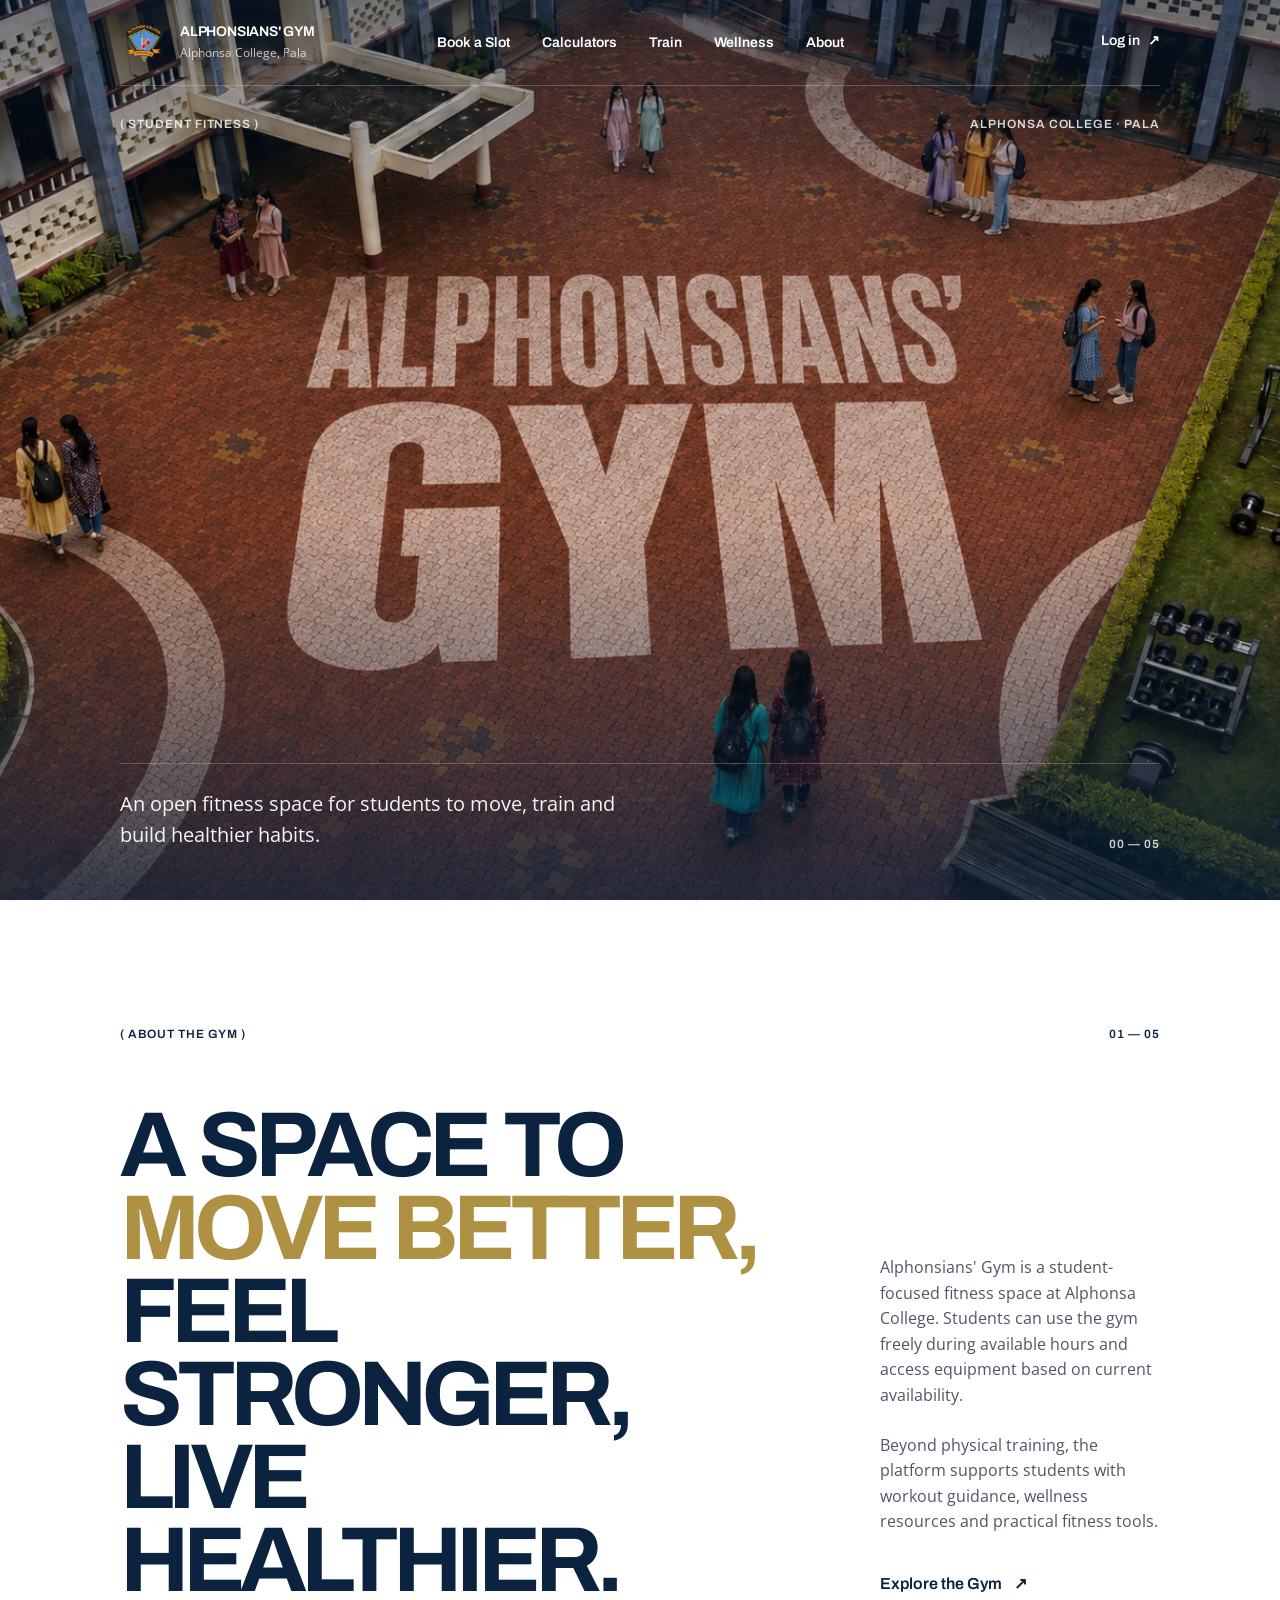
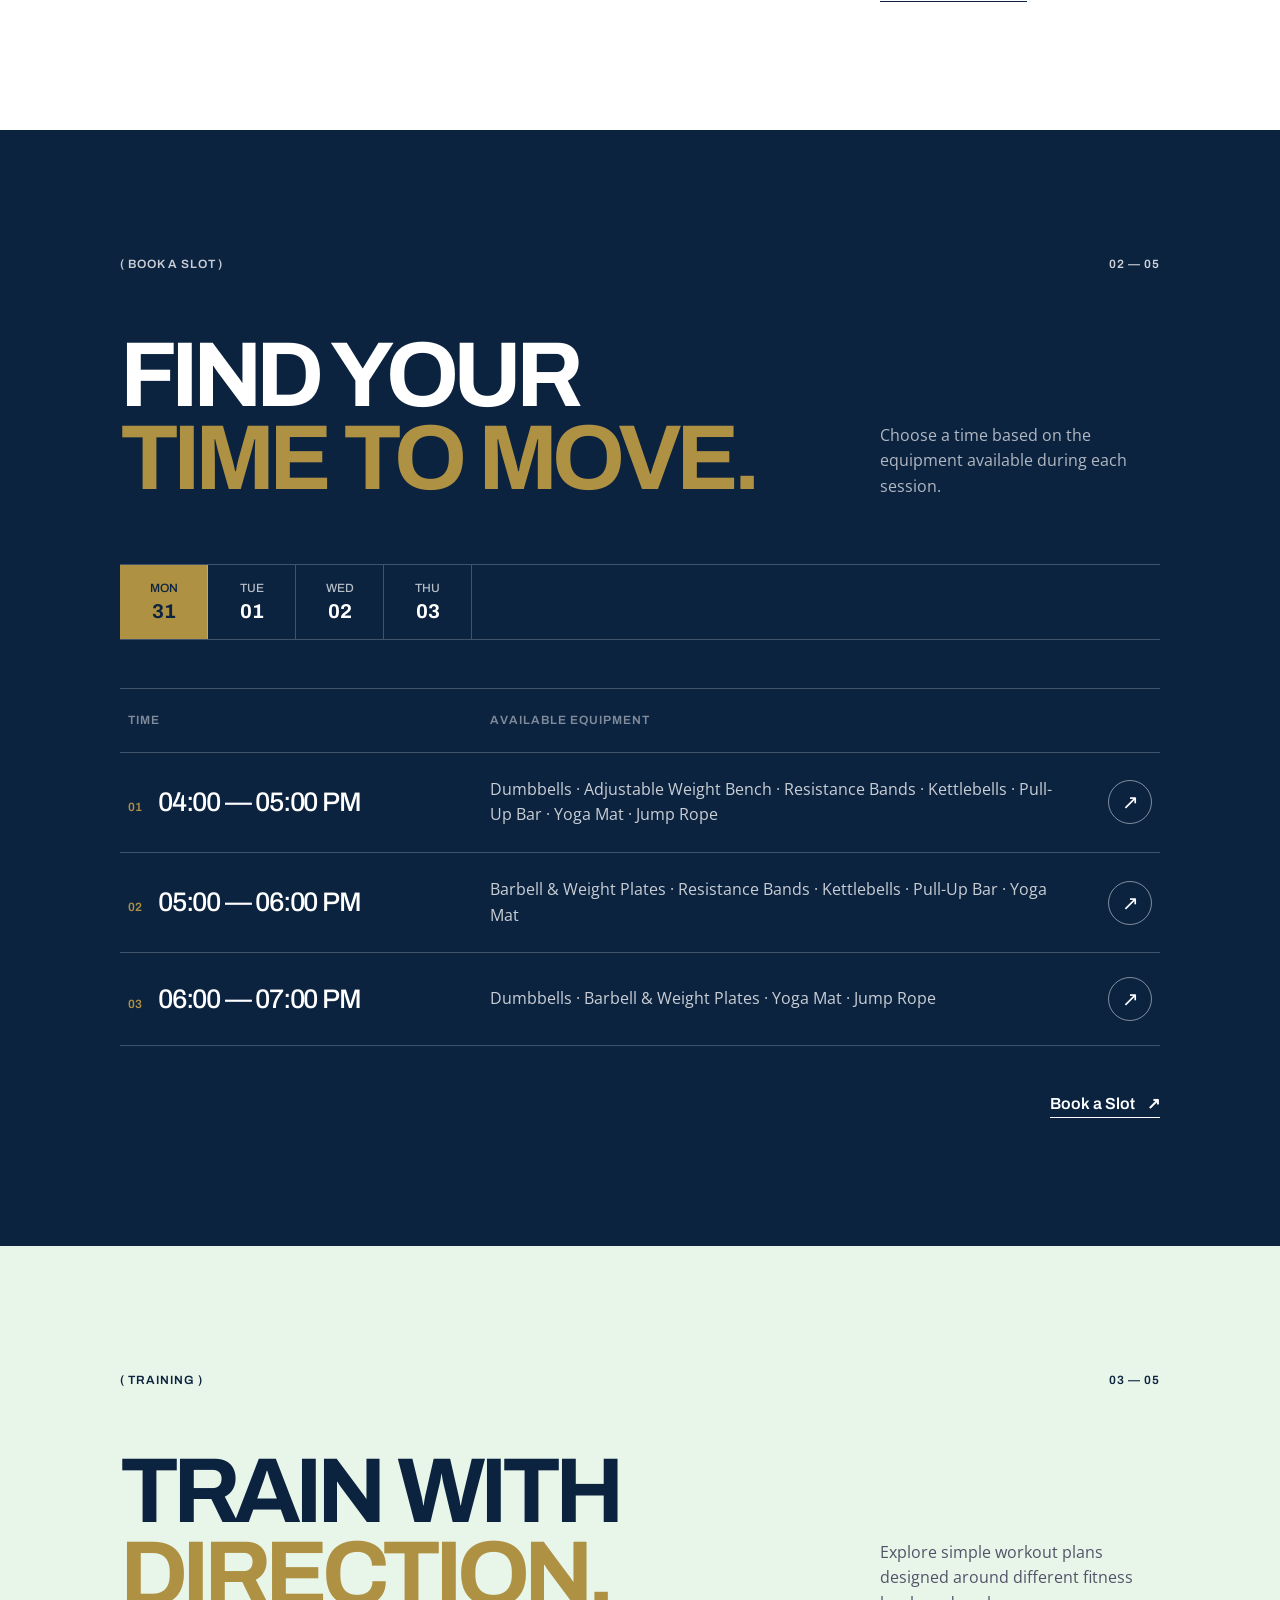
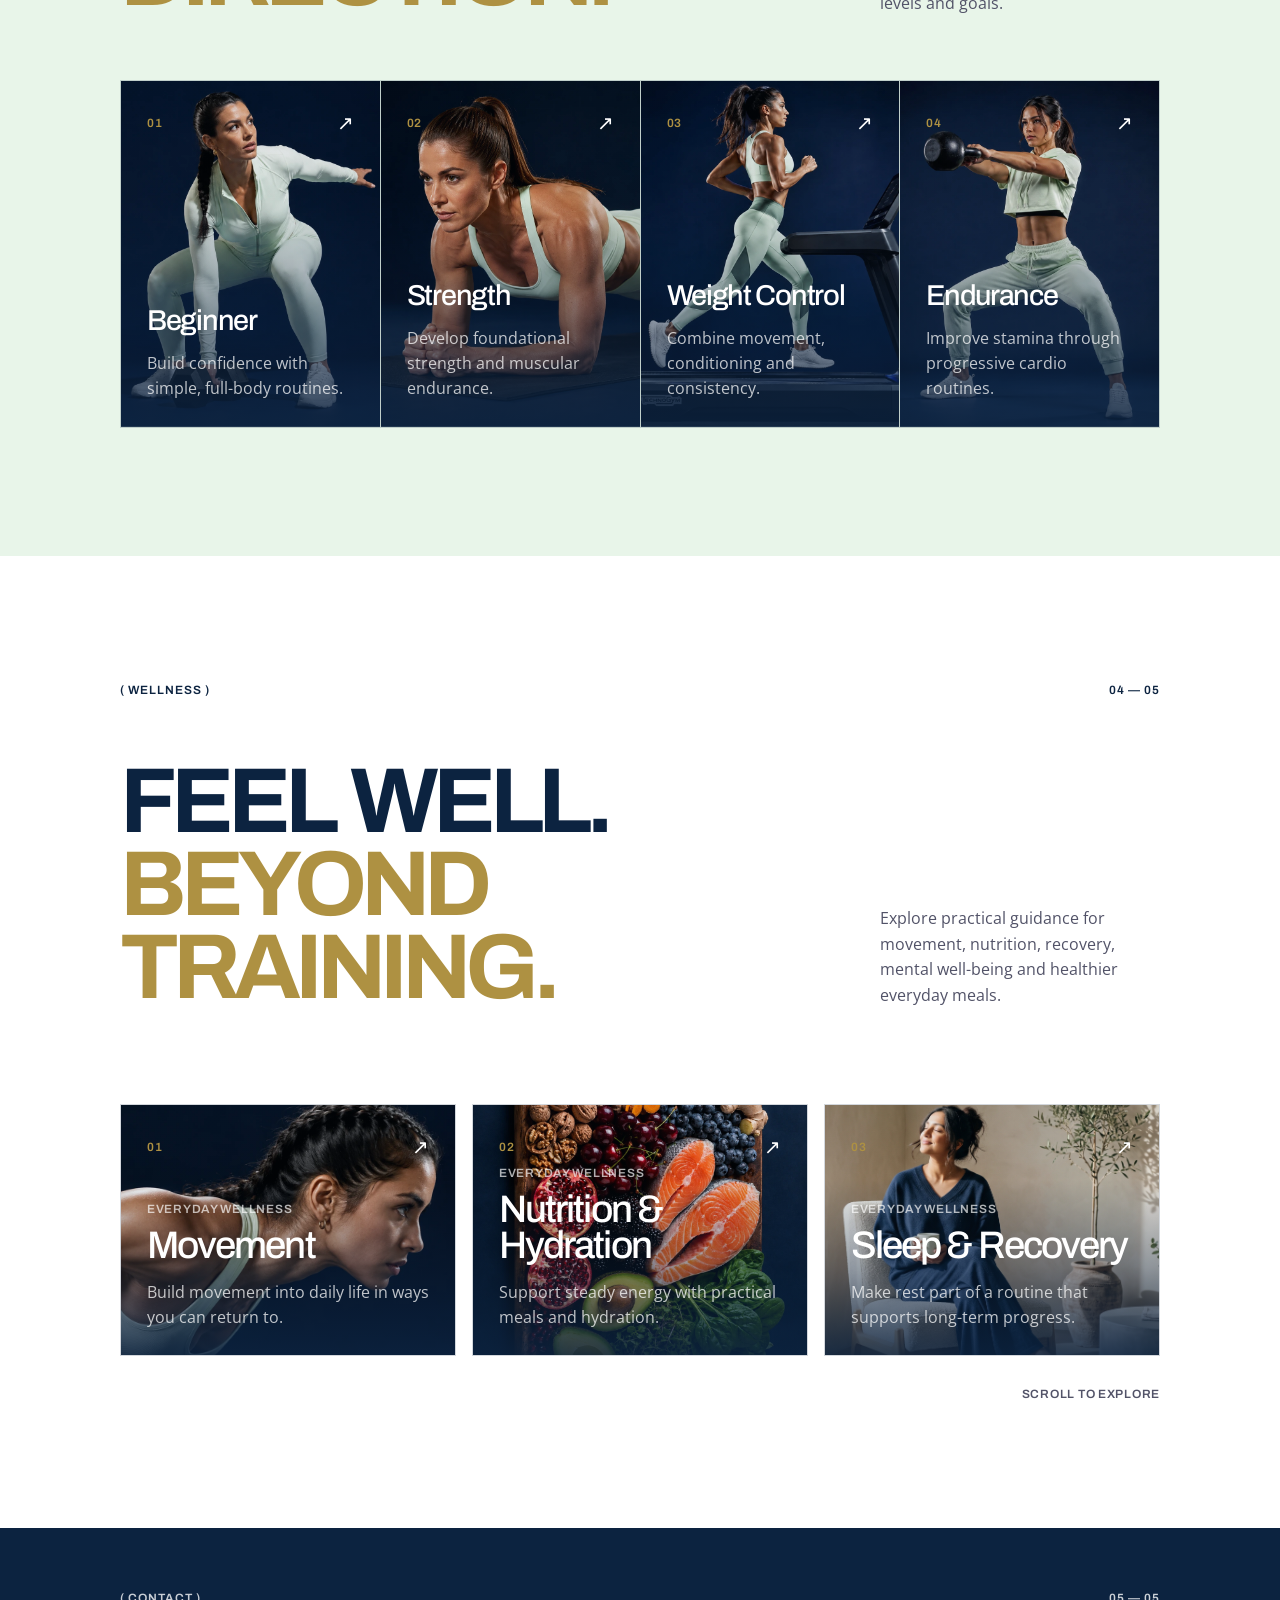
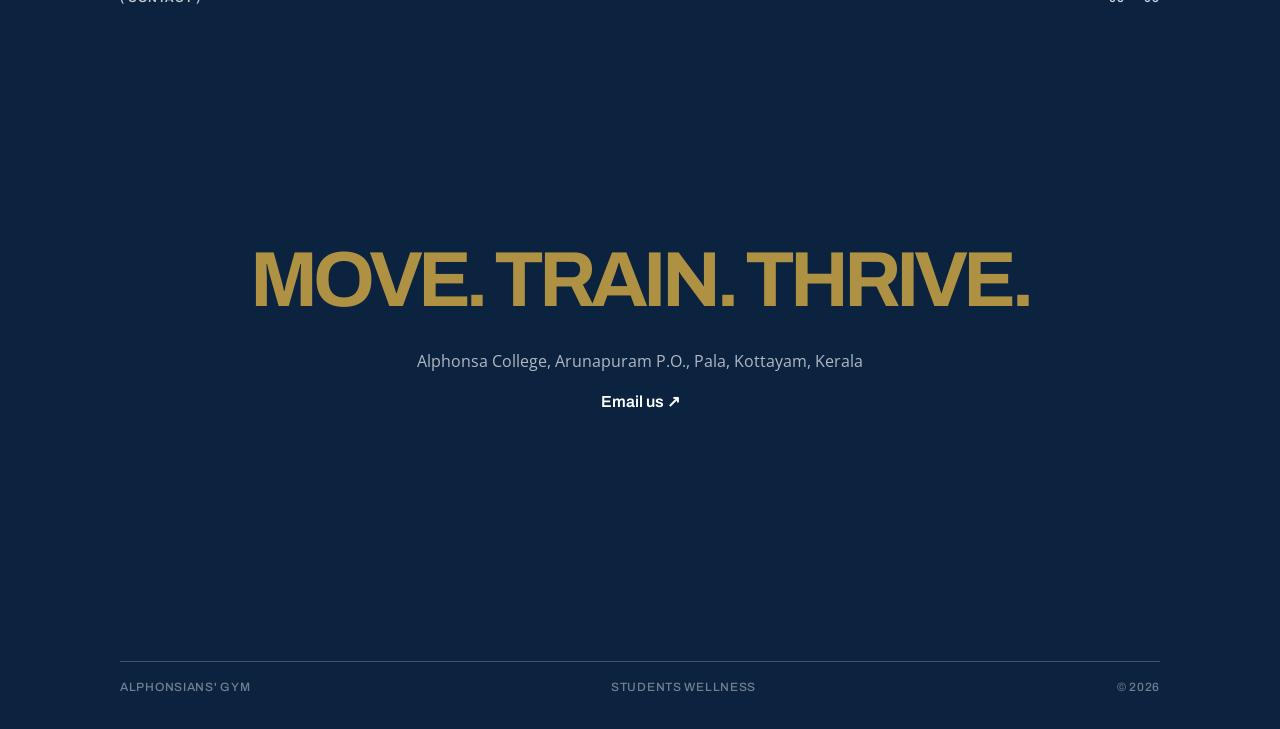
==== commit c9fa20b7: "Optimize website images" ====
--- a/index.html
+++ b/index.html
@@ -640,7 +640,7 @@
                             <div class="training-image">
 
                                 <img
-                                    src="./img/beginner-workout.png"
+                                    src="./img/beginner-workout.webp"
                                     alt=""
                                 >
 
@@ -693,7 +693,7 @@
                             <div class="training-image">
 
                                 <img
-                                    src="./img/strength-workout.png"
+                                    src="./img/strength-workout.webp"
                                     alt=""
                                 >
 
@@ -747,7 +747,7 @@
                             <div class="training-image">
 
                                 <img
-                                    src="./img/weight-control.png"
+                                    src="./img/weight-control.webp"
                                     alt=""
                                 >
 
@@ -801,7 +801,7 @@
                             <div class="training-image">
 
                                 <img
-                                    src="./img/endurance-workout.png"
+                                    src="./img/endurance-workout.webp"
                                     alt=""
                                 >
 
@@ -922,7 +922,7 @@
                 <div class="home-wellness-image">
 
                     <img
-                        src="./img/wellness-fitness.png"
+                        src="./img/wellness-fitness.webp"
                         alt=""
                     >
 
@@ -982,7 +982,7 @@
                 <div class="home-wellness-image">
 
                     <img
-                        src="./img/wellness-nutrition.png"
+                        src="./img/wellness-nutrition.webp"
                         alt=""
                     >
 
@@ -1042,7 +1042,7 @@
                 <div class="home-wellness-image">
 
                     <img
-                        src="./img/wellness-recovery.png"
+                        src="./img/wellness-recovery.webp"
                         alt=""
                     >
 
@@ -1102,7 +1102,7 @@
                 <div class="home-wellness-image">
 
                     <img
-                        src="./img/wellness-mental-wellbeing.png"
+                        src="./img/wellness-mental-wellbeing.webp"
                         alt=""
                     >
 
@@ -1162,7 +1162,7 @@
                 <div class="home-wellness-image">
 
                     <img
-                        src="./img/wellness-recipes.png"
+                        src="./img/wellness-recipes.webp"
                         alt=""
                     >
 
--- a/style.css
+++ b/style.css
@@ -951,7 +951,7 @@
         0;
 
     background-image:
-        url("./img/Website Hero.png");
+        url("./img/Website\ Hero.webp");
 
     background-position: center;
     background-repeat: no-repeat;
